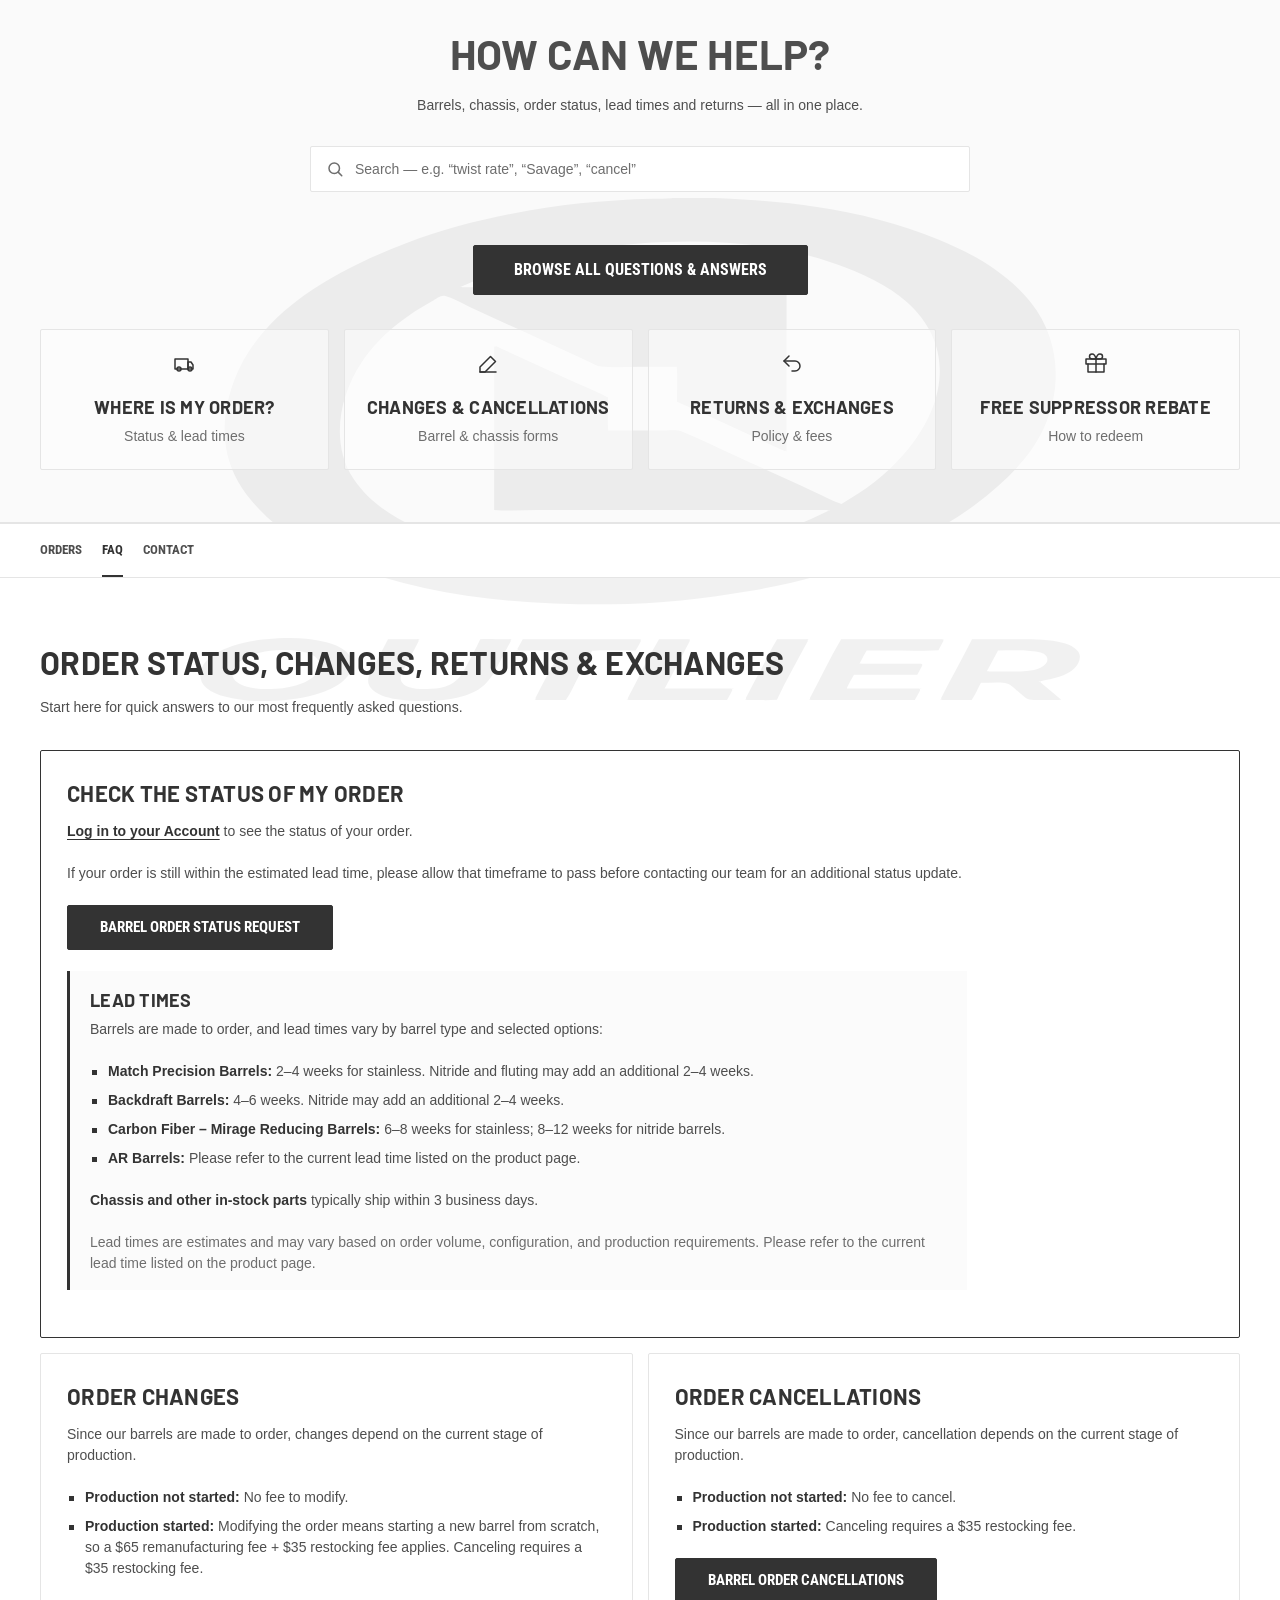
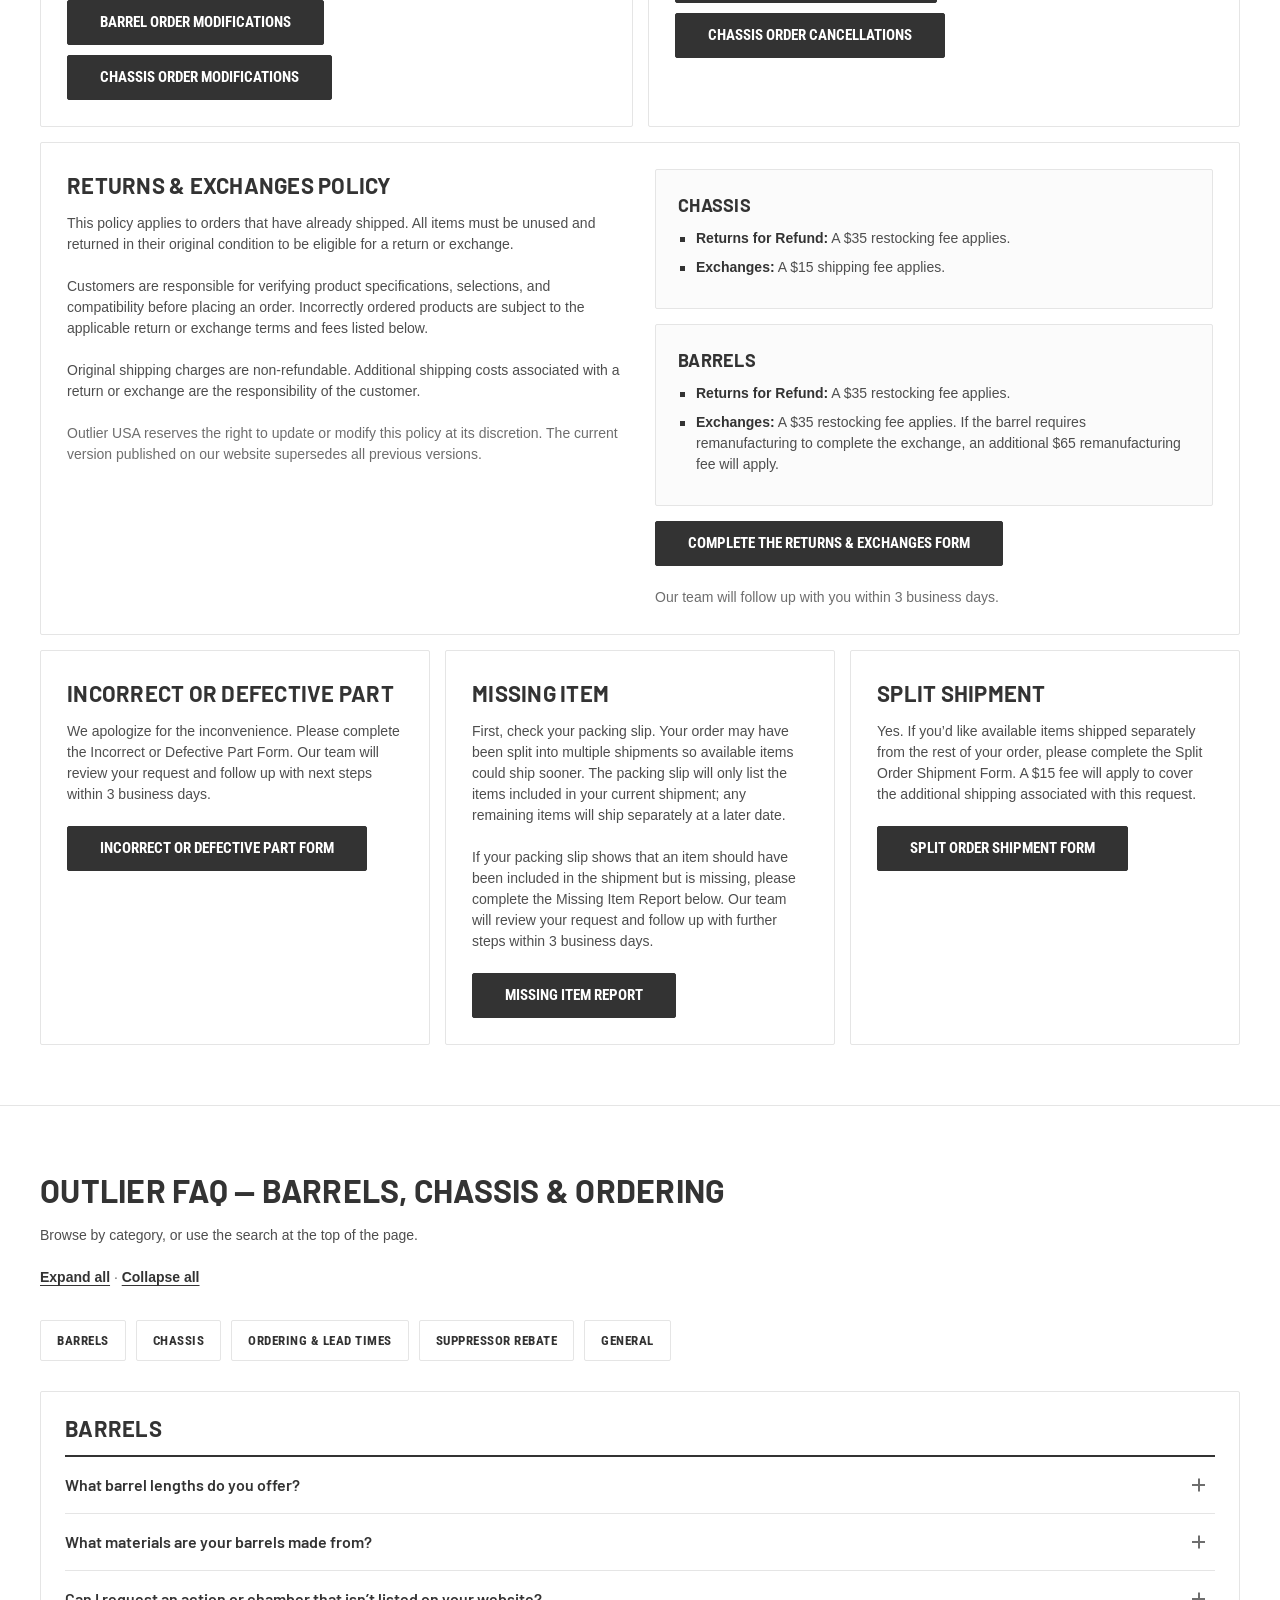
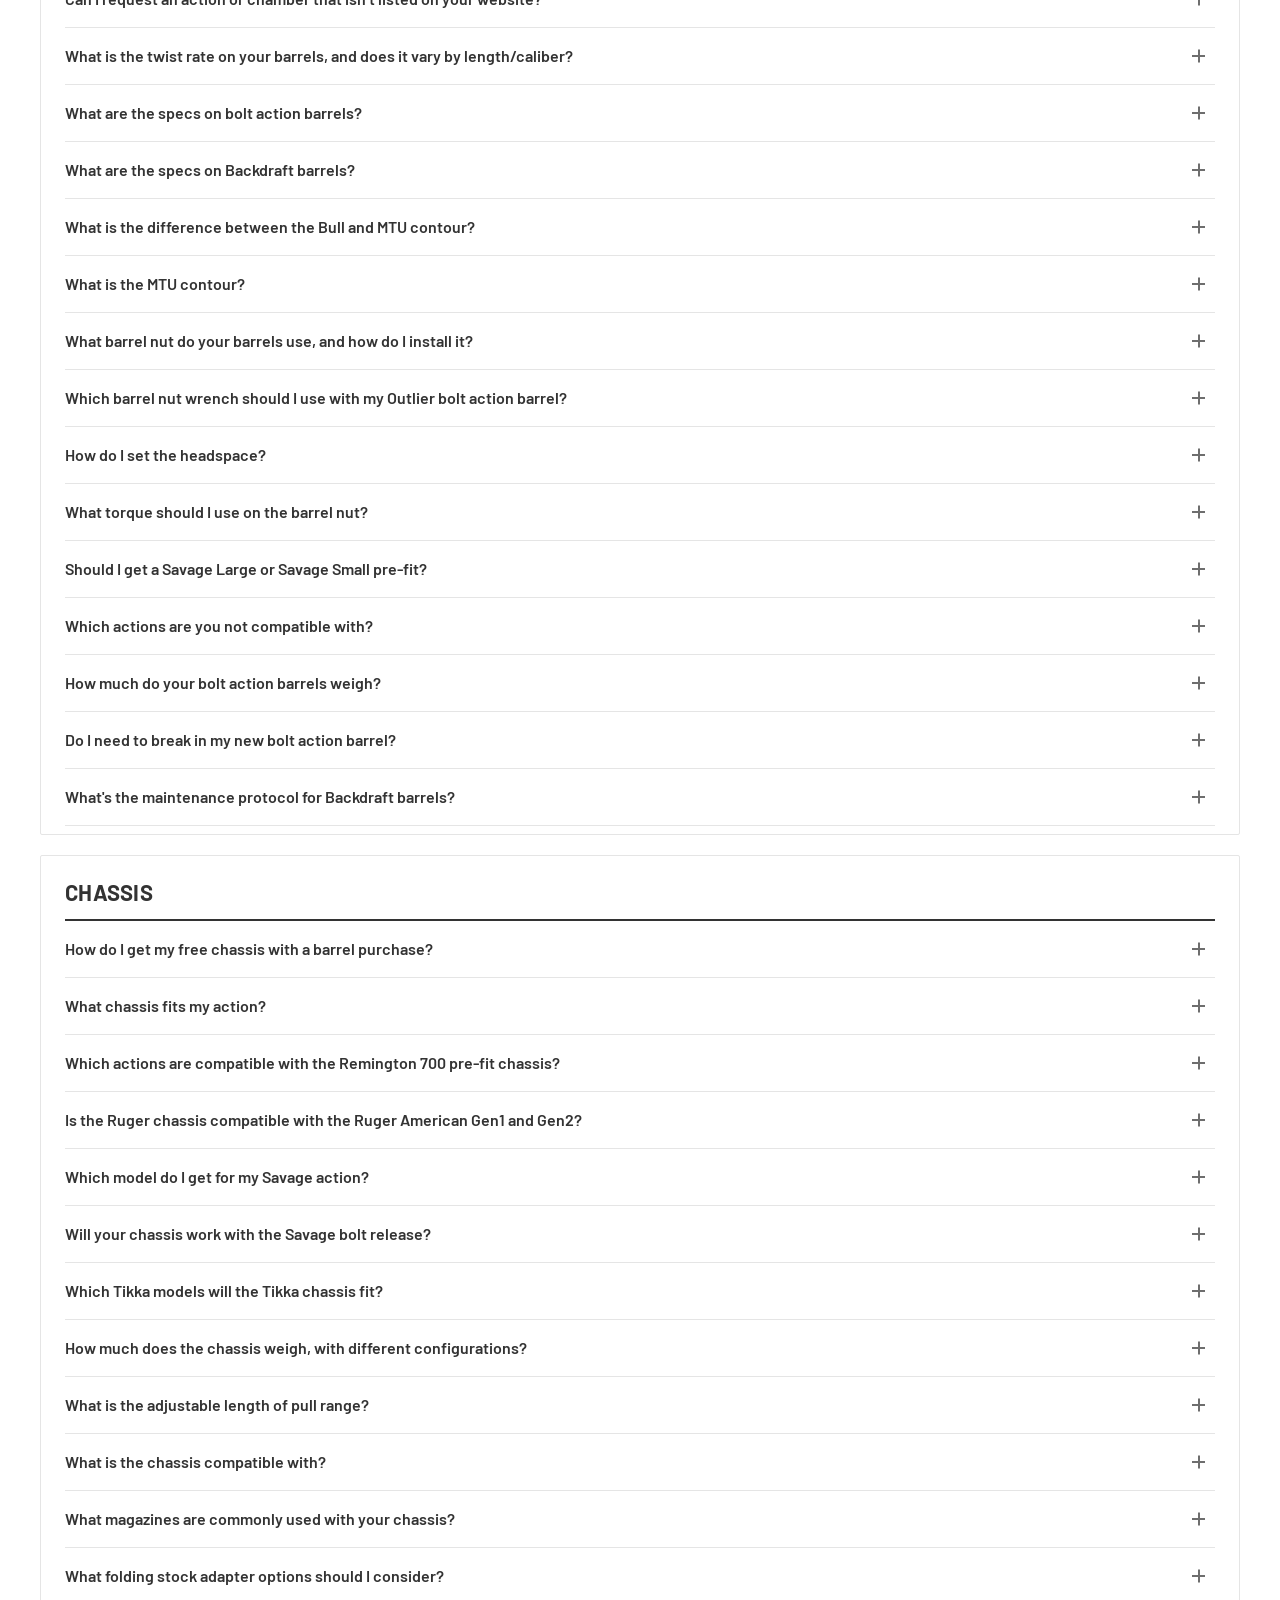
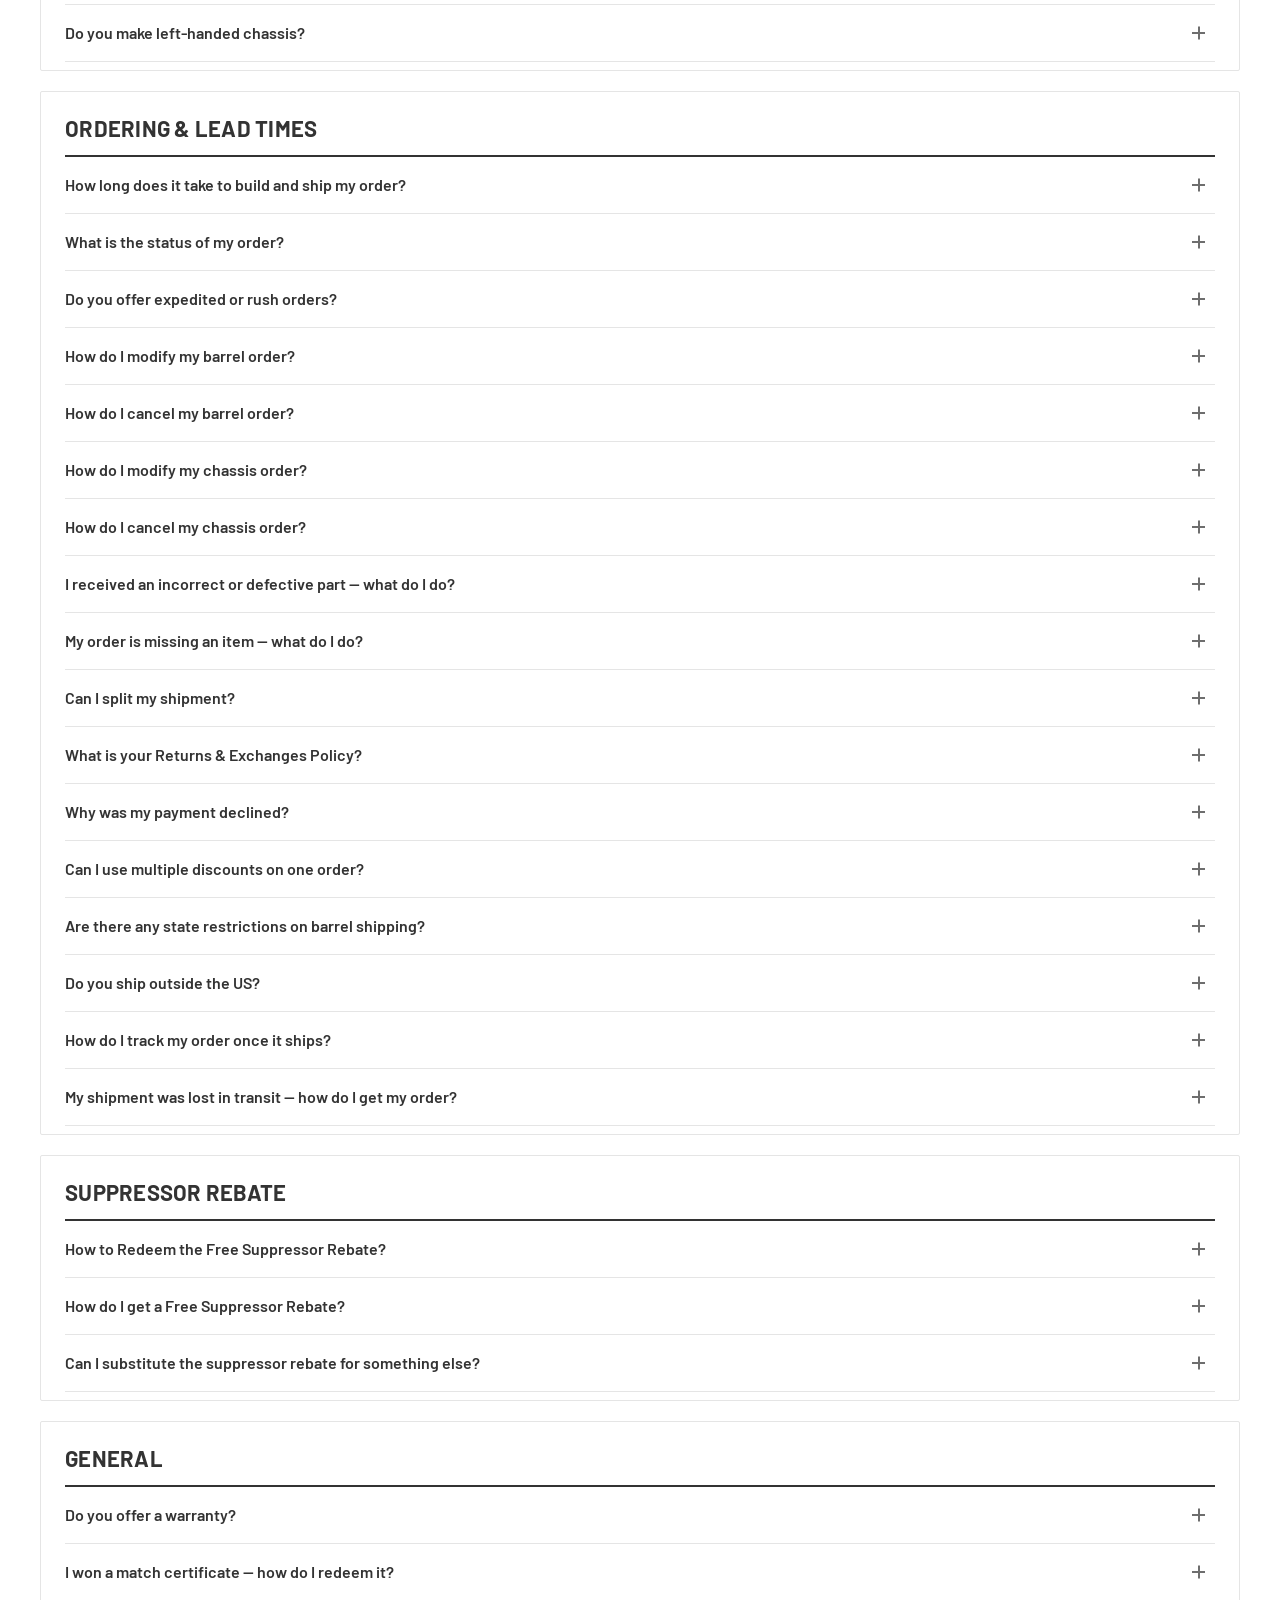
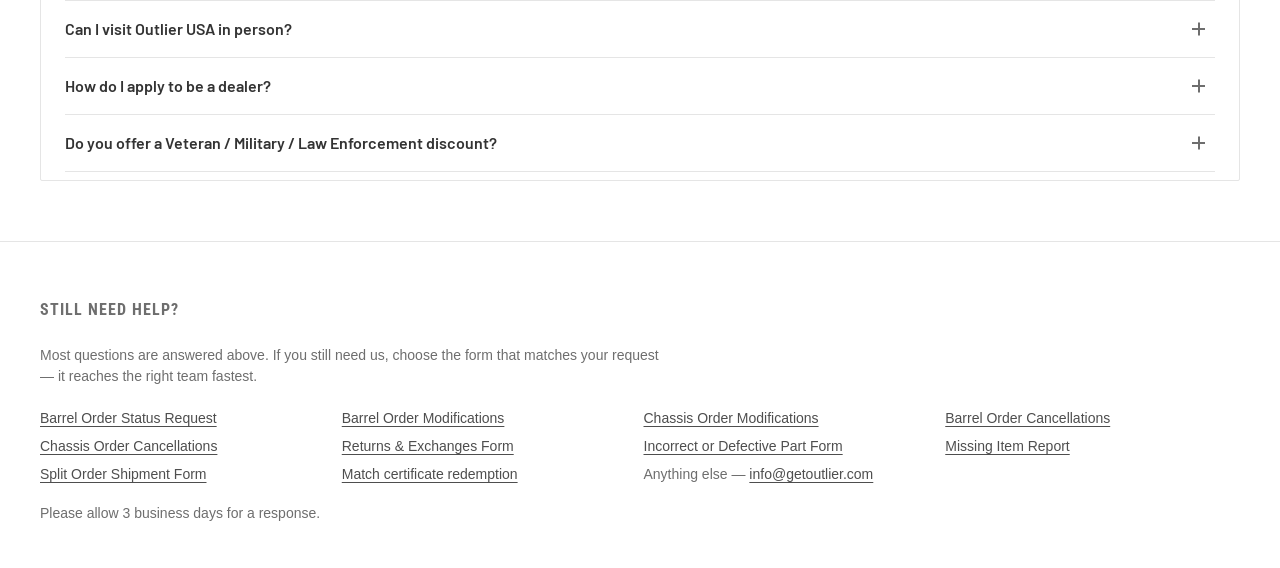
==== index.html @ b06a1d34 "Outlier USA Help Center for the Ecwid store The Help Center page styled one for one after the approv" ====
<!DOCTYPE html>
<html lang="en">
<head>
<meta charset="utf-8">
<meta name="viewport" content="width=device-width, initial-scale=1">
<title>Help Center | Outlier USA</title>
<meta name="description" content="Answers about Outlier barrels and chassis, order status, lead times, changes, cancellations, returns, exchanges and the Free Suppressor Rebate.">
<link rel="preconnect" href="https://fonts.googleapis.com">
<link rel="preconnect" href="https://fonts.gstatic.com" crossorigin>
<link href="https://fonts.googleapis.com/css?family=Roboto+Condensed:400,600,700%7CBarlow:400,600,700&display=swap" rel="stylesheet">
<link rel="stylesheet" href="styles.css?v=6">
<style>
body {
  margin: 0;
  background: #fff;
}
</style>
</head>
<body>

<div class="hc-root" id="hc-top">

  <!-- ============ HERO + SEARCH ============ -->
  <section class="hc-hero">
    <div class="hc-wrap">
      <h1>How can we help?</h1>
      <p class="hc-hero-sub">Barrels, chassis, order status, lead times and returns — all in one place.</p>

      <form class="hc-search" role="search" onsubmit="return false;">
        <label class="hc-sr" for="hc-q">Search the Help Center</label>
        <svg class="hc-search-icon" viewBox="0 0 24 24" aria-hidden="true"><circle cx="11" cy="11" r="7"></circle><line x1="16.5" y1="16.5" x2="21" y2="21"></line></svg>
        <input id="hc-q" type="search" placeholder="Search — e.g. “twist rate”, “Savage”, “cancel”" autocomplete="off">
        <button type="button" class="hc-search-clear" id="hc-search-clear" hidden aria-label="Clear search">&times;</button>
      </form>
      <p class="hc-search-status" id="hc-search-status" role="status" aria-live="polite"></p>

      <section class="hc-results" id="hc-results" hidden aria-labelledby="hc-results-title">
        <h2 class="hc-sr" id="hc-results-title">Search results</h2>
        <div id="hc-results-list"></div>
      </section>

      <p class="hc-hero-cta">
        <a class="hc-btn hc-btn-primary hc-btn-lg" href="#hc-faq">Browse all questions &amp; answers</a>
      </p>

      <div class="hc-tiles">
        <a class="hc-tile" href="#hc-order-status">
          <span class="hc-tile-icon" aria-hidden="true"><svg viewBox="0 0 24 24"><path d="M3 7h13v10H3z"/><path d="M16 10h3l2 3v4h-5z"/><circle cx="7" cy="17" r="2"/><circle cx="18" cy="17" r="2"/></svg></span>
          <span class="hc-tile-title">Where is my order?</span>
          <span class="hc-tile-sub">Status &amp; lead times</span>
        </a>
        <a class="hc-tile" href="#hc-order-changes">
          <span class="hc-tile-icon" aria-hidden="true"><svg viewBox="0 0 24 24"><path d="M4 20h16"/><path d="M14.5 4.5l5 5L9 20H4v-5z"/></svg></span>
          <span class="hc-tile-title">Changes &amp; Cancellations</span>
          <span class="hc-tile-sub">Barrel &amp; chassis forms</span>
        </a>
        <a class="hc-tile" href="#hc-returns">
          <span class="hc-tile-icon" aria-hidden="true"><svg viewBox="0 0 24 24"><path d="M9 14L4 9l5-5"/><path d="M4 9h11a5 5 0 0 1 0 10h-3"/></svg></span>
          <span class="hc-tile-title">Returns &amp; Exchanges</span>
          <span class="hc-tile-sub">Policy &amp; fees</span>
        </a>
        <a class="hc-tile" href="#faq-rebate-redeem">
          <span class="hc-tile-icon" aria-hidden="true"><svg viewBox="0 0 24 24"><path d="M20 12v8H4v-8"/><path d="M2 7h20v5H2z"/><path d="M12 20V7"/><path d="M12 7H8a2.5 2.5 0 0 1 0-5c3 0 4 5 4 5z"/><path d="M12 7h4a2.5 2.5 0 0 0 0-5c-3 0-4 5-4 5z"/></svg></span>
          <span class="hc-tile-title">Free Suppressor Rebate</span>
          <span class="hc-tile-sub">How to redeem</span>
        </a>
      </div>
    </div>
  </section>

  <nav class="hc-page-nav" aria-label="Help Center sections">
    <div class="hc-wrap hc-page-nav-inner">
      <a href="#hc-orders">Orders</a>
      <a href="#hc-faq">FAQ</a>
      <a href="#hc-contact">Contact</a>
    </div>
  </nav>

  <!-- ============ ORDER STATUS / CHANGES / RETURNS / EXCHANGES ============ -->
  <section class="hc-section hc-section-orders" id="hc-orders">
    <div class="hc-wrap">
      <header class="hc-section-head">
        <h2>Order Status, Changes, Returns &amp; Exchanges</h2>
        <p class="hc-section-lede">Start here for quick answers to our most frequently asked questions.</p>
      </header>

      <div class="hc-order-grid">

        <article class="hc-order-card hc-featured" id="hc-order-status">
          <h3>Check the Status of My Order</h3>
          <p><a class="hc-inline-link" href="https://getoutlier.com/products/account">Log in to your Account</a> to see the status of your order.</p>
          <p>If your order is still within the estimated lead time, please allow that timeframe to pass before contacting our team for an additional status update.</p>
          <p class="hc-btn-stack"><a class="hc-btn hc-btn-primary" href="https://c5bz3.share-na2.hsforms.com/2Nm_izD8DQLWZYt_ZNI7I4Q" target="_blank" rel="noopener">Barrel Order Status Request</a></p>
          <div class="hc-callout">
            <p class="hc-callout-title">Lead times</p>
            <p>Barrels are made to order, and lead times vary by barrel type and selected options:</p>
            <ul class="hc-tick-list">
              <li><strong>Match Precision Barrels:</strong> 2–4 weeks for stainless. Nitride and fluting may add an additional 2–4 weeks.</li>
              <li><strong>Backdraft Barrels:</strong> 4–6 weeks. Nitride may add an additional 2–4 weeks.</li>
              <li><strong>Carbon Fiber – Mirage Reducing Barrels:</strong> 6–8 weeks for stainless; 8–12 weeks for nitride barrels.</li>
              <li><strong>AR Barrels:</strong> Please refer to the current lead time listed on the product page.</li>
            </ul>
            <p><strong>Chassis and other in-stock parts</strong> typically ship within 3 business days.</p>
            <p class="hc-fine">Lead times are estimates and may vary based on order volume, configuration, and production requirements. Please refer to the current lead time listed on the product page.</p>
          </div>
        </article>

        <article class="hc-order-card" id="hc-order-changes">
          <h3>Order Changes</h3>
          <p>Since our barrels are made to order, changes depend on the current stage of production.</p>
          <ul class="hc-tick-list">
            <li><strong>Production not started:</strong> No fee to modify.</li>
            <li><strong>Production started:</strong> Modifying the order means starting a new barrel from scratch, so a $65 remanufacturing fee + $35 restocking fee applies. Canceling requires a $35 restocking fee.</li>
          </ul>
          <p class="hc-btn-stack">
            <a class="hc-btn hc-btn-primary" href="https://c5bz3.share-na2.hsforms.com/2Bm9rQU9ATR6jeXVV5l7aeA" target="_blank" rel="noopener">Barrel Order Modifications</a>
            <a class="hc-btn hc-btn-primary" href="https://c5bz3.share-na2.hsforms.com/2YYVvFDpkQRWdZuyCDu2fIw" target="_blank" rel="noopener">Chassis Order Modifications</a>
          </p>
        </article>

        <article class="hc-order-card" id="hc-order-cancel">
          <h3>Order Cancellations</h3>
          <p>Since our barrels are made to order, cancellation depends on the current stage of production.</p>
          <ul class="hc-tick-list">
            <li><strong>Production not started:</strong> No fee to cancel.</li>
            <li><strong>Production started:</strong> Canceling requires a $35 restocking fee.</li>
          </ul>
          <p class="hc-btn-stack">
            <a class="hc-btn hc-btn-primary" href="https://c5bz3.share-na2.hsforms.com/27S5rJ0VaTDmnYXL458cGEA" target="_blank" rel="noopener">Barrel Order Cancellations</a>
            <a class="hc-btn hc-btn-primary" href="https://c5bz3.share-na2.hsforms.com/2ehkNuUehRJGgfRLpx_NhGg" target="_blank" rel="noopener">Chassis Order Cancellations</a>
          </p>
        </article>

        <article class="hc-order-card hc-wide" id="hc-returns">
          <div class="hc-two-up">
            <div>
              <h3>Returns &amp; Exchanges Policy</h3>
              <p>This policy applies to orders that have already shipped. All items must be unused and returned in their original condition to be eligible for a return or exchange.</p>
              <p>Customers are responsible for verifying product specifications, selections, and compatibility before placing an order. Incorrectly ordered products are subject to the applicable return or exchange terms and fees listed below.</p>
              <p>Original shipping charges are non-refundable. Additional shipping costs associated with a return or exchange are the responsibility of the customer.</p>
              <p class="hc-fine">Outlier USA reserves the right to update or modify this policy at its discretion. The current version published on our website supersedes all previous versions.</p>
            </div>
            <div>
              <div class="hc-fee-card">
                <h4>Chassis</h4>
                <ul class="hc-tick-list">
                  <li><strong>Returns for Refund:</strong> A $35 restocking fee applies.</li>
                  <li><strong>Exchanges:</strong> A $15 shipping fee applies.</li>
                </ul>
              </div>
              <div class="hc-fee-card">
                <h4>Barrels</h4>
                <ul class="hc-tick-list">
                  <li><strong>Returns for Refund:</strong> A $35 restocking fee applies.</li>
                  <li><strong>Exchanges:</strong> A $35 restocking fee applies. If the barrel requires remanufacturing to complete the exchange, an additional $65 remanufacturing fee will apply.</li>
                </ul>
              </div>
              <p class="hc-btn-stack"><a class="hc-btn hc-btn-primary" href="https://share-na2.hsforms.com/1XMQ7-T6oQo2SZWtDXuy5Ngc5bz3" target="_blank" rel="noopener">Complete the Returns &amp; Exchanges Form</a></p>
              <p class="hc-fine">Our team will follow up with you within 3 business days.</p>
            </div>
          </div>
        </article>

        <article class="hc-order-card" id="hc-defective">
          <h3>Incorrect or Defective Part</h3>
          <p>We apologize for the inconvenience. Please complete the Incorrect or Defective Part Form. Our team will review your request and follow up with next steps within 3 business days.</p>
          <p class="hc-btn-stack"><a class="hc-btn hc-btn-primary" href="https://c5bz3.share-na2.hsforms.com/27KskekuGRcaRLHhTtfo0PQ" target="_blank" rel="noopener">Incorrect or Defective Part Form</a></p>
        </article>

        <article class="hc-order-card" id="hc-missing">
          <h3>Missing Item</h3>
          <p>First, check your packing slip. Your order may have been split into multiple shipments so available items could ship sooner. The packing slip will only list the items included in your current shipment; any remaining items will ship separately at a later date.</p>
          <p>If your packing slip shows that an item should have been included in the shipment but is missing, please complete the Missing Item Report below. Our team will review your request and follow up with further steps within 3 business days.</p>
          <p class="hc-btn-stack"><a class="hc-btn hc-btn-primary" href="https://c5bz3.share-na2.hsforms.com/2rqVrkBZDTmGRYdY_9SuEXg" target="_blank" rel="noopener">Missing Item Report</a></p>
        </article>

        <article class="hc-order-card" id="hc-split">
          <h3>Split Shipment</h3>
          <p>Yes. If you’d like available items shipped separately from the rest of your order, please complete the Split Order Shipment Form. A $15 fee will apply to cover the additional shipping associated with this request.</p>
          <p class="hc-btn-stack"><a class="hc-btn hc-btn-primary" href="https://c5bz3.share-na2.hsforms.com/2EcD-ewBFRzO_aoH5iOB8vw" target="_blank" rel="noopener">Split Order Shipment Form</a></p>
        </article>

      </div>
    </div>
  </section>

  <!-- ============ FAQ ============ -->
  <section class="hc-section hc-section-faq" id="hc-faq">
    <div class="hc-wrap">
      <header class="hc-section-head">
        <h2>Outlier FAQ — Barrels, Chassis &amp; Ordering</h2>
        <p class="hc-section-lede">Browse by category, or use the search at the top of the page.</p>
        <div class="hc-faq-tools">
          <button type="button" class="hc-link-btn" data-expand="#hc-faq">Expand all</button>
          <span aria-hidden="true">·</span>
          <button type="button" class="hc-link-btn" data-collapse="#hc-faq">Collapse all</button>
        </div>
      </header>

      <nav class="hc-cat-jump" aria-label="FAQ categories">
        <a href="#faq-barrels">Barrels</a>
        <a href="#faq-chassis">Chassis</a>
        <a href="#faq-ordering">Ordering &amp; Lead Times</a>
        <a href="#faq-rebate">Suppressor Rebate</a>
        <a href="#faq-general">General</a>
      </nav>

      <!-- ---------- Barrels ---------- -->
      <div class="hc-faq-cat" id="faq-barrels">
        <h3 class="hc-faq-cat-title">Barrels</h3>

        <details class="hc-faq-item" id="faq-barrel-lengths"><summary>What barrel lengths do you offer?</summary><div class="hc-faq-a">
          <p>Match Precision barrels: 16 ", 18", 20", 22", 24", and 26"</p>
          <p>Backdraft barrels: 26"</p>
          <p>Carbon Fiber - Mirage Reducing Barrel: 20”, 26”</p>
        </div></details>

        <details class="hc-faq-item" id="faq-barrel-materials"><summary>What materials are your barrels made from?</summary><div class="hc-faq-a">
          <p>Premium 416R stainless steel.</p>
        </div></details>

        <details class="hc-faq-item" id="faq-custom-chamber"><summary>Can I request an action or chamber that isn’t listed on your website?</summary><div class="hc-faq-a">
          <p>Our barrels are chambered and threaded only in the configurations listed on our website. Due to our current machining and programming processes, we’re unable to accommodate custom chambering, threading, or other custom product requests.</p>
          <p>If you need a configuration we don’t currently offer, you can purchase a <strong>complete barrel blank</strong> and have it chambered and threaded by a qualified gunsmith. Barrels must either be ordered as a complete blank or fully chambered and threaded by Outlier USA.</p>
        </div></details>

        <details class="hc-faq-item" id="faq-twist-rate"><summary>What is the twist rate on your barrels, and does it vary by length/caliber?</summary><div class="hc-faq-a">
          <p>Twist rate varies by caliber (consistent across lengths within that caliber)</p>
          <table class="hc-data-table">
            <caption class="hc-sr">Twist rate by caliber</caption>
            <thead><tr><th scope="col">Caliber / Platform</th><th scope="col">Twist Rate</th></tr></thead>
            <tbody>
              <tr><td>6mm / .243</td><td>1:7</td></tr>
              <tr><td>6.5mm / .264</td><td>1:7</td></tr>
              <tr><td>7mm / .284</td><td>1:8</td></tr>
              <tr><td>7.62mm / .308</td><td>1:8</td></tr>
              <tr><td>AR9</td><td>1:10"</td></tr>
              <tr><td>AR15</td><td>1:8"</td></tr>
              <tr><td>AR10</td><td>1:7" or 1:8" — depending on caliber</td></tr>
            </tbody>
          </table>
        </div></details>

        <details class="hc-faq-item" id="faq-bolt-specs"><summary>What are the specs on bolt action barrels?</summary><div class="hc-faq-a">
          <p>All bolt action barrels are 1.2" outer diameter (OD), either straight bull or MTU contour, unshouldered, with 5/8-24 TPI muzzle threading.</p>
        </div></details>

        <details class="hc-faq-item" id="faq-backdraft-specs"><summary>What are the specs on Backdraft barrels?</summary><div class="hc-faq-a">
          <p>All Backdraft barrels have a 1.20" OD across all calibers, with the exception of AR9 and AR15 barrels, which have a 1.0" OD.</p>
        </div></details>

        <details class="hc-faq-item" id="faq-bull-vs-mtu"><summary>What is the difference between the Bull and MTU contour?</summary><div class="hc-faq-a">
          <p>The Bull contour is a straight contour, holding the same 1.2" OD along its full length. The MTU contour has a slight taper toward the end of the barrel.</p>
        </div></details>

        <details class="hc-faq-item" id="faq-mtu"><summary>What is the MTU contour?</summary><div class="hc-faq-a">
          <p>MTU stands for Marksmanship Training Unit — the contour was designed to the specs that the Marksmanship Unit requested for their rifles. Chamber diameter is 1.20", and muzzle diameter grows as the barrel gets shorter:</p>
          <table class="hc-data-table">
            <caption class="hc-sr">MTU muzzle diameter by barrel length</caption>
            <thead><tr><th scope="col">Length</th><th scope="col">Muzzle Diameter</th></tr></thead>
            <tbody>
              <tr><td>26"</td><td>.93"</td></tr>
              <tr><td>24"</td><td>.97"</td></tr>
              <tr><td>22"</td><td>1.01"</td></tr>
              <tr><td>20"</td><td>1.05"</td></tr>
              <tr><td>18"</td><td>1.09"</td></tr>
              <tr><td>16.5"</td><td>1.13"</td></tr>
            </tbody>
          </table>
        </div></details>

        <details class="hc-faq-item" id="faq-barrel-nut"><summary>What barrel nut do your barrels use, and how do I install it?</summary><div class="hc-faq-a">
          <p>All bolt action barrels come with a proprietary barrel nut fitted to the selected pre-fit. The nut is 1.30" across the flats — you can use any 1.30" open-end wrench or straight claw crowfoot to install the barrel. To set headspace, make sure you have a known-good set of headspace gauges.</p>
        </div></details>

        <details class="hc-faq-item" id="faq-wrench"><summary>Which barrel nut wrench should I use with my Outlier bolt action barrel?</summary><div class="hc-faq-a">
          <p>A 33mm (1.30") crowfoot wrench — <a class="hc-inline-link" href="https://www.amazon.com/TIBOO-DAY-Crowfoot-Wrench-Metric/dp/B0GY1KTQWK" target="_blank" rel="noopener">here's a link to one on Amazon</a>.</p>
        </div></details>

        <details class="hc-faq-item" id="faq-headspace"><summary>How do I set the headspace?</summary><div class="hc-faq-a">
          <p>Our barrels use the provided barrel nut to set headspace. You'll need a known-good set of headspace gauges, a 33mm open-end wrench, and a barrel vice. If you are not comfortable with the installation or headspacing process, we recommend having a qualified gunsmith perform the installation.</p>
        </div></details>

        <details class="hc-faq-item" id="faq-torque"><summary>What torque should I use on the barrel nut?</summary><div class="hc-faq-a">
          <p>For our barrel nut system, we recommend 40–55 ft-lbs of torque for most receivers. We do not recommend using the receiver manufacturer’s barrel torque specification, as those specifications are typically intended for a shouldered barrel installation rather than a barrel nut system.</p>
        </div></details>

        <details class="hc-faq-item" id="faq-savage-prefit"><summary>Should I get a Savage Large or Savage Small pre-fit?</summary><div class="hc-faq-a">
          <p>Most Savage rifles use the Savage Small Shank. To confirm which pre-fit you need, measure your existing barrel nut to determine whether your rifle uses a Small or Large Shank.</p>
          <ul class="hc-tick-list">
            <li><strong>Small Shank:</strong> barrel is 1.055", nut is 7/8" wide</li>
            <li><strong>Large Shank:</strong> barrel is 1.120", nut is 5/8" wide</li>
          </ul>
        </div></details>

        <details class="hc-faq-item" id="faq-not-compatible"><summary>Which actions are you not compatible with?</summary><div class="hc-faq-a">
          <p>Common actions we do not accommodate are Browning X-Bolt, Coup de Grace, Defiance, Curtis, and Faxon FX7.</p>
        </div></details>

        <details class="hc-faq-item" id="faq-barrel-weight"><summary>How much do your bolt action barrels weigh?</summary><div class="hc-faq-a">
          <p>Weights are estimates only and vary by caliber — lightest is .30 bore, heaviest is .243 bore.</p>
          <div class="hc-table-scroll" role="region" aria-label="Bolt action barrel weights" tabindex="0">
            <table class="hc-data-table hc-wide-table">
              <caption class="hc-sr">Bolt action barrel weights by contour and length</caption>
              <thead><tr><th scope="col">Contour</th><th scope="col">16.5"</th><th scope="col">18"</th><th scope="col">20"</th><th scope="col">22"</th><th scope="col">24"</th><th scope="col">26"</th></tr></thead>
              <tbody>
                <tr><th scope="row">MTU, fluted</th><td>3 lb 11 oz</td><td>3 lb 14 oz</td><td>4 lb 1 oz</td><td>4 lb 4 oz</td><td>4 lb 7 oz</td><td>5 lb 0 oz</td></tr>
                <tr><th scope="row">MTU</th><td>4 lb 2 oz</td><td>4 lb 5 oz</td><td>5 lb 2 oz</td><td>5 lb 4 oz</td><td>5 lb 12 oz</td><td>6 lb 1 oz</td></tr>
                <tr><th scope="row">Bull contour, fluted</th><td>3 lb 13 oz</td><td>4 lb 1 oz</td><td>4 lb 6 oz</td><td>4 lb 13 oz</td><td>5 lb 4 oz</td><td>5 lb 9 oz</td></tr>
                <tr><th scope="row">Bull contour</th><td>4 lb 11 oz</td><td>5 lb 2 oz</td><td>5 lb 13 oz</td><td>6 lb 7 oz</td><td>6 lb 14 oz</td><td>7 lb 8 oz</td></tr>
              </tbody>
            </table>
          </div>
        </div></details>

        <details class="hc-faq-item" id="faq-break-in"><summary>Do I need to break in my new bolt action barrel?</summary><div class="hc-faq-a">
          <p>No special break-in process is required — clean it to your liking and go shoot.</p>
        </div></details>

        <details class="hc-faq-item" id="faq-backdraft-maintenance"><summary>What's the maintenance protocol for Backdraft barrels?</summary><div class="hc-faq-a">
          <p>For optimal performance and reduced carbon buildup, apply one squirt of Backdraft Carbon Defense into each of the 3 barrel channels before shooting, and again after shooting. A sample bottle will be included with your barrel order.</p>
          <p>Backdraft Carbon Defense is a water-based carbon solvent designed to help reduce carbon fouling and unburnt particulate accumulation within the barrel channel system. Regular use helps protect against buildup to ensure clean and safe operation.</p>
          <p>After shooting, allow the barrel to cool before applying cleaner. Excess residue may be removed with compressed air, patches, or a cleaning brush as needed.</p>
        </div></details>
      </div>

      <!-- ---------- Chassis ---------- -->
      <div class="hc-faq-cat" id="faq-chassis">
        <h3 class="hc-faq-cat-title">Chassis</h3>

        <details class="hc-faq-item" id="faq-free-chassis"><summary>How do I get my free chassis with a barrel purchase?</summary><div class="hc-faq-a">
          <p>Add the chassis of your choice to your cart along with your barrel. The chassis discount will be automatically applied at checkout, making the chassis free.</p>
        </div></details>

        <details class="hc-faq-item" id="faq-chassis-fit"><summary>What chassis fits my action?</summary><div class="hc-faq-a">
          <p>Chassis compatibility depends on your specific action and configuration. Review our most common compatibility questions below.</p>
        </div></details>

        <details class="hc-faq-item" id="faq-rem700"><summary>Which actions are compatible with the Remington 700 pre-fit chassis?</summary><div class="hc-faq-a">
          <p>The Remington 700 pre-fit shares the same footprint across: Rem 700 SA, Aero Solus, Bergara, Christensen Arms, Curtis, Faxon FX7, Impact, Terminus Zeus, and Weatherby 307.</p>
        </div></details>

        <details class="hc-faq-item" id="faq-ruger"><summary>Is the Ruger chassis compatible with the Ruger American Gen1 and Gen2?</summary><div class="hc-faq-a">
          <p>Yes. The Gen1 and Gen2 does not change the action/chassis footprint interface.</p>
        </div></details>

        <details class="hc-faq-item" id="faq-savage-model"><summary>Which model do I get for my Savage action?</summary><div class="hc-faq-a">
          <p>Savage SA and Savage LA have different footprints, so you'll need to pick the right one for your action:</p>
          <ul class="hc-tick-list">
            <li><strong>Savage SA:</strong> Model 110-10, 11, 12, 14, 16 — 3.0" magwell, for small cartridges</li>
            <li><strong>Savage LA:</strong> Model 110, 111, 112, 114, 116 — 3.715"/3.850" magwell, for large cartridges</li>
          </ul>
          <p>Savage Axis - both short and long actions share the same footprint. The only thing that changes is magwell length: short action 3.0" vs. long action 3.56".</p>
        </div></details>

        <details class="hc-faq-item" id="faq-savage-release"><summary>Will your chassis work with the Savage bolt release?</summary><div class="hc-faq-a">
          <p>Our chassis is designed to work with both top and bottom bolt release designs. The bottom release can be engaged through the side slot in the chassis (tool not included).</p>
        </div></details>

        <details class="hc-faq-item" id="faq-tikka"><summary>Which Tikka models will the Tikka chassis fit?</summary><div class="hc-faq-a">
          <p>T, T1, T3, and T3x — both short action 3.0”, and long action 3.56”, differing by magwell length.</p>
        </div></details>

        <details class="hc-faq-item" id="faq-chassis-weight"><summary>How much does the chassis weigh, with different configurations?</summary><div class="hc-faq-a">
          <table class="hc-data-table">
            <caption class="hc-sr">Chassis weight by component and option</caption>
            <thead><tr><th scope="col">Component</th><th scope="col">Option</th><th scope="col">Weight</th></tr></thead>
            <tbody>
              <tr><td>Stock</td><td>Standard / Light</td><td>23.0oz</td></tr>
              <tr><td>Stock</td><td>Heavy</td><td>38.0oz</td></tr>
              <tr><td>Rail</td><td>7.5" Rail</td><td>4.5oz</td></tr>
              <tr><td>Rail</td><td>10.5" Rail</td><td>6.6oz</td></tr>
              <tr><td>Rail</td><td>15.5" Rail</td><td>9.0oz</td></tr>
              <tr><td>Bag rider</td><td>Wedge</td><td>2.6oz</td></tr>
              <tr><td>Bag rider</td><td>Single post</td><td>2.8oz</td></tr>
              <tr><td>Bag rider</td><td>Heavy</td><td>15.3oz</td></tr>
            </tbody>
          </table>
        </div></details>

        <details class="hc-faq-item" id="faq-lop"><summary>What is the adjustable length of pull range?</summary><div class="hc-faq-a">
          <p>13.25" to 15.75".</p>
        </div></details>

        <details class="hc-faq-item" id="faq-chassis-compat"><summary>What is the chassis compatible with?</summary><div class="hc-faq-a">
          <p>All of our chassis are designed to work with AICS magazines, AR-type carbine buffer tubes (both commercial and Mil-Spec), and AR-type grips without a beavertail.</p>
        </div></details>

        <details class="hc-faq-item" id="faq-magazines"><summary>What magazines are commonly used with your chassis?</summary><div class="hc-faq-a">
          <p>Our chassis are designed around Accurate-Mag AICS steel magazines. MDT magazines are also a great compatible option. Check out <a class="hc-inline-link" href="https://mdttac.com/" target="_blank" rel="noopener">Mdttac.com</a> and <a class="hc-inline-link" href="https://accurate-mag.com/" target="_blank" rel="noopener">accurate-mag.com</a>.</p>
          <table class="hc-data-table">
            <caption class="hc-sr">Commonly used magazines and their length</caption>
            <thead><tr><th scope="col">Magazine</th><th scope="col">Length</th></tr></thead>
            <tbody>
              <tr><td>.223 (AI), MDT Metal &amp; Poly</td><td>3.0"</td></tr>
              <tr><td>6mm ARC, MDT Metal</td><td>3.0"</td></tr>
              <tr><td>.308 Win, Accurate Metal</td><td>3.0"</td></tr>
              <tr><td>.308 Win / 6.5 Creedmoor, MDT Metal</td><td>3.0"</td></tr>
              <tr><td>300 WSM / 6.5 PRC, MDT Metal</td><td>3.0"</td></tr>
              <tr><td>.30-06 / 6.5 &amp; 7 PRC, MDT Metal</td><td>3.56"</td></tr>
              <tr><td>300 Win Mag / 7mm Mag, Accurate</td><td>3.715"</td></tr>
              <tr><td>300 Win Mag / 7mm Mag, MDT Metal</td><td>3.715"</td></tr>
              <tr><td>300 WSM / 6.5 PRC, MDT</td><td>3.715"</td></tr>
              <tr><td>.30-06, Accurate Metal</td><td>3.715"</td></tr>
              <tr><td>.30-06, MDT Metal</td><td>3.715"</td></tr>
              <tr><td>300 Ultra Mag / 7 PRC, Accurate</td><td>3.715"</td></tr>
              <tr><td>300 PRC / 7 PRC, MDT Metal</td><td>3.85"</td></tr>
              <tr><td>300 Ultra Mag, Accurate (CIP)</td><td>3.85"</td></tr>
              <tr><td>300 Weatherby Magnum, MDT (CIP)</td><td>3.85"</td></tr>
            </tbody>
          </table>
        </div></details>

        <details class="hc-faq-item" id="faq-folding-adapter"><summary>What folding stock adapter options should I consider?</summary><div class="hc-faq-a">
          <ul class="hc-tick-list">
            <li><a class="hc-inline-link" href="https://mdttac.com/products/folding-stock-adapter?variant=59071478759505" target="_blank" rel="noopener">Carbine to Carbine stock adapter</a></li>
            <li><a class="hc-inline-link" href="https://mdttac.com/products/folding-stock-adapter?variant=59071478693969" target="_blank" rel="noopener">Carbine to Fixed stock adapter</a></li>
          </ul>
        </div></details>

        <details class="hc-faq-item" id="faq-left-hand"><summary>Do you make left-handed chassis?</summary><div class="hc-faq-a">
          <p>Not at this time.</p>
        </div></details>
      </div>

      <!-- ---------- Ordering & Lead Times ---------- -->
      <div class="hc-faq-cat" id="faq-ordering">
        <h3 class="hc-faq-cat-title">Ordering &amp; Lead Times</h3>

        <details class="hc-faq-item" id="faq-lead-times"><summary>How long does it take to build and ship my order?</summary><div class="hc-faq-a">
          <p>Barrels are made to order, and lead times vary by barrel type and selected options:</p>
          <ul class="hc-tick-list">
            <li><strong>Match Precision Barrels:</strong> 2–4 weeks for stainless. Nitride and fluting may add an additional 2–4 weeks.</li>
            <li><strong>Backdraft Barrels:</strong> 4–6 weeks. Nitride may add an additional 2–4 weeks.</li>
            <li><strong>Carbon Fiber – Mirage Reducing Barrels:</strong> 6–8 weeks for stainless; 8–12 weeks for nitride barrels.</li>
            <li><strong>AR Barrels:</strong> Please refer to the current lead time listed on the product page.</li>
          </ul>
          <p><strong>Chassis and other in-stock parts</strong> typically ship within 3 business days.</p>
          <p>Lead times are estimates and may vary based on order volume, configuration, and production requirements. Please refer to the current lead time listed on the product page.</p>
        </div></details>

        <details class="hc-faq-item" id="faq-order-status"><summary>What is the status of my order?</summary><div class="hc-faq-a">
          <p><a class="hc-inline-link" href="https://getoutlier.com/products/account">Log in to your Account</a> to see the status of your order.</p>
          <p>If your order is still within the estimated lead time, please allow that timeframe to pass before contacting our team for an additional status update.</p>
          <p class="hc-btn-stack"><a class="hc-btn hc-btn-primary" href="https://c5bz3.share-na2.hsforms.com/2Nm_izD8DQLWZYt_ZNI7I4Q" target="_blank" rel="noopener">Barrel Order Status Request</a></p>
        </div></details>

        <details class="hc-faq-item" id="faq-rush"><summary>Do you offer expedited or rush orders?</summary><div class="hc-faq-a">
          <p>We do not offer expedited orders — barrels are built on a first-in, first-out basis, depending on the specific model.</p>
        </div></details>

        <details class="hc-faq-item" id="faq-modify-barrel"><summary>How do I modify my barrel order?</summary><div class="hc-faq-a">
          <p>Since our barrels are made to order, changes depend on the current stage of production.</p>
          <ul class="hc-tick-list">
            <li><strong>Production not started:</strong> No fee to modify.</li>
            <li><strong>Production started:</strong> Modifying the order means starting a new barrel from scratch, so a $65 remanufacturing fee + $35 restocking fee applies. Canceling requires a $35 restocking fee.</li>
          </ul>
          <p class="hc-btn-stack"><a class="hc-btn hc-btn-primary" href="https://c5bz3.share-na2.hsforms.com/2Bm9rQU9ATR6jeXVV5l7aeA" target="_blank" rel="noopener">Barrel Order Modifications</a></p>
        </div></details>

        <details class="hc-faq-item" id="faq-cancel-barrel"><summary>How do I cancel my barrel order?</summary><div class="hc-faq-a">
          <p>Since our barrels are made to order, cancellation depends on the current stage of production.</p>
          <ul class="hc-tick-list">
            <li><strong>Production not started:</strong> No fee to cancel.</li>
            <li><strong>Production started:</strong> Canceling requires a $35 restocking fee.</li>
          </ul>
          <p class="hc-btn-stack"><a class="hc-btn hc-btn-primary" href="https://c5bz3.share-na2.hsforms.com/27S5rJ0VaTDmnYXL458cGEA" target="_blank" rel="noopener">Barrel Order Cancellations</a></p>
        </div></details>

        <details class="hc-faq-item" id="faq-modify-chassis"><summary>How do I modify my chassis order?</summary><div class="hc-faq-a">
          <p class="hc-btn-stack"><a class="hc-btn hc-btn-primary" href="https://c5bz3.share-na2.hsforms.com/2YYVvFDpkQRWdZuyCDu2fIw" target="_blank" rel="noopener">Chassis Order Modifications</a></p>
        </div></details>

        <details class="hc-faq-item" id="faq-cancel-chassis"><summary>How do I cancel my chassis order?</summary><div class="hc-faq-a">
          <p class="hc-btn-stack"><a class="hc-btn hc-btn-primary" href="https://c5bz3.share-na2.hsforms.com/2ehkNuUehRJGgfRLpx_NhGg" target="_blank" rel="noopener">Chassis Order Cancellations</a></p>
        </div></details>

        <details class="hc-faq-item" id="faq-defective"><summary>I received an incorrect or defective part — what do I do?</summary><div class="hc-faq-a">
          <p>We apologize for the inconvenience. Please complete the Incorrect or Defective Part Form. Our team will review your request and follow up with next steps within 3 business days.</p>
          <p class="hc-btn-stack"><a class="hc-btn hc-btn-primary" href="https://c5bz3.share-na2.hsforms.com/27KskekuGRcaRLHhTtfo0PQ" target="_blank" rel="noopener">Incorrect or Defective Part Form</a></p>
        </div></details>

        <details class="hc-faq-item" id="faq-missing"><summary>My order is missing an item — what do I do?</summary><div class="hc-faq-a">
          <p>First, check your packing slip. Your order may have been split into multiple shipments so available items could ship sooner. The packing slip will only list the items included in your current shipment; any remaining items will ship separately at a later date.</p>
          <p>If your packing slip shows that an item should have been included in the shipment but is missing, please complete the Missing Item Report below. Our team will review your request and follow up with further steps within 3 business days.</p>
          <p class="hc-btn-stack"><a class="hc-btn hc-btn-primary" href="https://c5bz3.share-na2.hsforms.com/2rqVrkBZDTmGRYdY_9SuEXg" target="_blank" rel="noopener">Missing Item Report</a></p>
        </div></details>

        <details class="hc-faq-item" id="faq-split"><summary>Can I split my shipment?</summary><div class="hc-faq-a">
          <p>Yes. If you’d like available items shipped separately from the rest of your order, please complete the Split Order Shipment Form. A $15 fee will apply to cover the additional shipping associated with this request.</p>
          <p class="hc-btn-stack"><a class="hc-btn hc-btn-primary" href="https://c5bz3.share-na2.hsforms.com/2EcD-ewBFRzO_aoH5iOB8vw" target="_blank" rel="noopener">Split Order Shipment Form</a></p>
        </div></details>

        <details class="hc-faq-item" id="faq-returns"><summary>What is your Returns &amp; Exchanges Policy?</summary><div class="hc-faq-a">
          <p>This policy applies to orders that have already shipped. All items must be unused and returned in their original condition to be eligible for a return or exchange.</p>
          <p>Customers are responsible for verifying product specifications, selections, and compatibility before placing an order. Incorrectly ordered products are subject to the applicable return or exchange terms and fees listed below.</p>
          <p>Original shipping charges are non-refundable. Additional shipping costs associated with a return or exchange are the responsibility of the customer.</p>
          <p>Outlier USA reserves the right to update or modify this policy at its discretion. The current version published on our website supersedes all previous versions.</p>
          <h4>Chassis</h4>
          <ul class="hc-tick-list">
            <li><strong>Returns for Refund:</strong> A $35 restocking fee applies.</li>
            <li><strong>Exchanges:</strong> A $15 shipping fee applies.</li>
          </ul>
          <h4>Barrels</h4>
          <ul class="hc-tick-list">
            <li><strong>Returns for Refund:</strong> A $35 restocking fee applies.</li>
            <li><strong>Exchanges:</strong> A $35 restocking fee applies. If the barrel requires remanufacturing to complete the exchange, an additional $65 remanufacturing fee will apply.</li>
          </ul>
          <p class="hc-btn-stack"><a class="hc-btn hc-btn-primary" href="https://share-na2.hsforms.com/1XMQ7-T6oQo2SZWtDXuy5Ngc5bz3" target="_blank" rel="noopener">Complete the Returns &amp; Exchanges Form</a></p>
          <p>Our team will follow up with you within 3 business days.</p>
        </div></details>

        <details class="hc-faq-item" id="faq-payment-declined"><summary>Why was my payment declined?</summary><div class="hc-faq-a">
          <p>Payment declines are most commonly caused by a billing address mismatch. Make sure the billing address entered at checkout matches the address your card issuer has on file. If your payment is still declined, please contact your card issuer to verify your information and determine the reason for the decline.</p>
        </div></details>

        <details class="hc-faq-item" id="faq-discounts"><summary>Can I use multiple discounts on one order?</summary><div class="hc-faq-a">
          <p>No. Only one discount or promotional offer may be applied per order. Discounts and promotions cannot be combined or stacked.</p>
        </div></details>

        <details class="hc-faq-item" id="faq-state-restrictions"><summary>Are there any state restrictions on barrel shipping?</summary><div class="hc-faq-a">
          <p>We can ship barrels directly to customers in all states except California.</p>
          <p>California customers must order their barrel through a local FFL dealer. Please contact your local dealer for assistance with placing your order.</p>
        </div></details>

        <details class="hc-faq-item" id="faq-international"><summary>Do you ship outside the US?</summary><div class="hc-faq-a">
          <p>Due to ITAR and EAR regulations, we do not ship outside the US.</p>
        </div></details>

        <details class="hc-faq-item" id="faq-tracking"><summary>How do I track my order once it ships?</summary><div class="hc-faq-a">
          <p>You will receive a shipping notification with a tracking number once the order has shipped.</p>
        </div></details>

        <details class="hc-faq-item" id="faq-lost"><summary>My shipment was lost in transit — how do I get my order?</summary><div class="hc-faq-a">
          <p>Occasionally UPS may take extra time to scan in a package or may run late. If you believe your package is lost, or there's been no tracking movement, please allow two weeks from the last update before taking further action. If there's still no movement after two weeks, please file a claim with UPS and contact us at <em>info@getoutlier.com</em>.</p>
        </div></details>
      </div>

      <!-- ---------- Suppressor Rebate ---------- -->
      <div class="hc-faq-cat" id="faq-rebate">
        <h3 class="hc-faq-cat-title">Suppressor Rebate</h3>

        <details class="hc-faq-item" id="faq-rebate-redeem"><summary>How to Redeem the Free Suppressor Rebate?</summary><div class="hc-faq-a">
          <ol class="hc-num-list">
            <li>Once you have a redemption code, visit <a class="hc-inline-link" href="https://backdraftsuppressors.com/" target="_blank" rel="noopener">BackdraftSuppressors.com</a></li>
            <li>Select a 4” Hunter, or upgrade to 6”, 8”, or steel Poacher for an additional cost.</li>
            <li>Select the required HUB Adapter*.</li>
            <li>Enter the rebate code at checkout.</li>
            <li>Select your preferred FFL/SOT Dealer for suppressor transfer.</li>
            <li>Complete checkout and pay all required charges, including any upgrade cost, HUB Adapter, shipping and taxes.</li>
          </ol>
          <p class="hc-fine">*Please note: Shipping, the required HUB Adapter, state taxes and any FFL/SOT dealer-related fees are the responsibility of the customer.</p>
          <p>For Terms &amp; Conditions, visit: <a class="hc-inline-link" href="https://backdraftsuppressors.com/redemption/" target="_blank" rel="noopener">backdraftsuppressors.com/redemption/</a></p>
        </div></details>

        <details class="hc-faq-item" id="faq-rebate-get"><summary>How do I get a Free Suppressor Rebate?</summary><div class="hc-faq-a">
          <p>When you purchase an Outlier barrel or chassis, you’ll receive an email with your Free Suppressor Rebate code. If you don’t see the email in your inbox, please check your spam or junk folder.</p>
        </div></details>

        <details class="hc-faq-item" id="faq-rebate-substitute"><summary>Can I substitute the suppressor rebate for something else?</summary><div class="hc-faq-a">
          <p>No. The Free Suppressor Rebate has no cash value and cannot be exchanged, substituted, or applied toward other products.</p>
        </div></details>
      </div>

      <!-- ---------- General ---------- -->
      <div class="hc-faq-cat" id="faq-general">
        <h3 class="hc-faq-cat-title">General</h3>

        <details class="hc-faq-item" id="faq-warranty"><summary>Do you offer a warranty?</summary><div class="hc-faq-a">
          <p>Yes — all items carry a lifetime warranty.</p>
        </div></details>

        <details class="hc-faq-item" id="faq-match-certificate"><summary>I won a match certificate — how do I redeem it?</summary><div class="hc-faq-a">
          <p>Congratulations! Select the link below that corresponds with the match certificate you received and complete the redemption form. Our team will review your submission and follow up with the next steps for placing your order.</p>
          <p class="hc-btn-stack">
            <a class="hc-btn hc-btn-primary" href="https://c5bz3.share-na2.hsforms.com/2mF1oIkHCTRyoIiFPPrFHOw" target="_blank" rel="noopener">Chassis</a>
            <a class="hc-btn hc-btn-primary" href="https://c5bz3.share-na2.hsforms.com/2HVTVD7dlSWGBnOK8AMUOCA" target="_blank" rel="noopener">Match Precision or Backdraft Barrel</a>
            <a class="hc-btn hc-btn-primary" href="https://c5bz3.share-na2.hsforms.com/2K2sxY9EJT263s6Msjq2UPQ" target="_blank" rel="noopener">Suppressor</a>
          </p>
        </div></details>

        <details class="hc-faq-item" id="faq-visit"><summary>Can I visit Outlier USA in person?</summary><div class="hc-faq-a">
          <p>Our facility is a manufacturing, shipping, and receiving facility only — we do not have a storefront at this time.</p>
        </div></details>

        <details class="hc-faq-item" id="faq-dealer"><summary>How do I apply to be a dealer?</summary><div class="hc-faq-a">
          <p>Go to <a class="hc-inline-link" href="https://dealers.getoutlier.com/" target="_blank" rel="noopener">Outlier USA Dealers</a> to inquire.</p>
        </div></details>

        <details class="hc-faq-item" id="faq-military"><summary>Do you offer a Veteran / Military / Law Enforcement discount?</summary><div class="hc-faq-a">
          <p>We do not offer a broad discount, since we keep our prices as low as possible for everyone.</p>
          <p>We do offer an Official Use Only discount for qualifying Military and Law Enforcement purchases. To request this discount, please email <a class="hc-inline-link" href="mailto:info@getoutlier.com"><strong>info@getoutlier.com</strong></a> with a signed document on official department or agency letterhead confirming that the product is being purchased for official duty use and not personal use.</p>
        </div></details>
      </div>
    </div>
  </section>

  <!-- ============ CONTACT (intentionally low-emphasis) ============ -->
  <section class="hc-section hc-section-contact" id="hc-contact">
    <div class="hc-wrap">
      <h2 class="hc-contact-title">Still need help?</h2>
      <p class="hc-contact-lede">Most questions are answered above. If you still need us, choose the form that matches your request — it reaches the right team fastest.</p>
      <ul class="hc-contact-list">
        <li><a href="https://c5bz3.share-na2.hsforms.com/2Nm_izD8DQLWZYt_ZNI7I4Q" target="_blank" rel="noopener">Barrel Order Status Request</a></li>
        <li><a href="https://c5bz3.share-na2.hsforms.com/2Bm9rQU9ATR6jeXVV5l7aeA" target="_blank" rel="noopener">Barrel Order Modifications</a></li>
        <li><a href="https://c5bz3.share-na2.hsforms.com/2YYVvFDpkQRWdZuyCDu2fIw" target="_blank" rel="noopener">Chassis Order Modifications</a></li>
        <li><a href="https://c5bz3.share-na2.hsforms.com/27S5rJ0VaTDmnYXL458cGEA" target="_blank" rel="noopener">Barrel Order Cancellations</a></li>
        <li><a href="https://c5bz3.share-na2.hsforms.com/2ehkNuUehRJGgfRLpx_NhGg" target="_blank" rel="noopener">Chassis Order Cancellations</a></li>
        <li><a href="https://share-na2.hsforms.com/1XMQ7-T6oQo2SZWtDXuy5Ngc5bz3" target="_blank" rel="noopener">Returns &amp; Exchanges Form</a></li>
        <li><a href="https://c5bz3.share-na2.hsforms.com/27KskekuGRcaRLHhTtfo0PQ" target="_blank" rel="noopener">Incorrect or Defective Part Form</a></li>
        <li><a href="https://c5bz3.share-na2.hsforms.com/2rqVrkBZDTmGRYdY_9SuEXg" target="_blank" rel="noopener">Missing Item Report</a></li>
        <li><a href="https://c5bz3.share-na2.hsforms.com/2EcD-ewBFRzO_aoH5iOB8vw" target="_blank" rel="noopener">Split Order Shipment Form</a></li>
        <li><a href="#faq-match-certificate">Match certificate redemption</a></li>
        <li>Anything else — <a href="mailto:info@getoutlier.com">info@getoutlier.com</a></li>
      </ul>
      <p class="hc-contact-fine">Please allow 3 business days for a response.</p>
    </div>
  </section>

  <button type="button" class="hc-to-top" id="hc-to-top" hidden aria-label="Back to top">&uarr;</button>
</div>

<script src="app.js?v=5"></script>
</body>
</html>
---- styles.css ----
/* ==========================================================================
   Outlier USA — Help Center
   Styled identically to the Backdraft Suppressors Help Center
   (backdraftsuppressors.com/help-center/): Barlow 700 uppercase headings,
   Roboto Condensed nav/buttons, Helvetica body at 14/21, #4e4e4e text on
   white, #333 buttons, 2px radii, the Outlier watermark behind the page.
   The rules are that page's rules, one for one.

   Two differences, both forced by Ecwid rather than chosen:

   1. Every class carries the hc- prefix and every rule sits under .hc-root,
      so the Ecwid theme can't reach in and nothing leaks out.
   2. No at-rules. An Ecwid "Embed & Custom Code" section containing a media
      query is dropped silently, markup and all. Each of Backdraft's
      max-width: 720px rules is rewritten as an exact step instead:

        clamp(PHONE, (100vw - 720.5px) * 9999, DESKTOP)

      Below 720.5px the middle term is hugely negative and the phone value
      wins; above it, hugely positive and the desktop value wins. Same
      breakpoint, same values, no ramp in between. 100vw is what a media
      query measures, so the switch lands on the same pixel.
      Reduced motion is read in app.js, which then never adds the motion
      class; the entrance uses transitions, not keyframes.
   ========================================================================== */

.hc-root {
  --bg:          #ffffff;
  --bg-alt:      #f9f9f9;
  --ink:         #333333;
  --text:        #4e4e4e;
  --muted:       #6e6e6e;   /* theme uses #989898; darkened to clear WCAG AA on white */
  --line:        #e5e5e5;
  --line-soft:   #ebebeb;

  /* Cards sit over the watermark, so they are slightly translucent. */
  --panel:       rgba(255, 255, 255, .55);
  --panel-alt:   rgba(249, 249, 249, .62);

  --radius:      2px;
  --wrap:        1230px;
  --gutter:      15px;

  --head: Barlow, Arial, Helvetica, sans-serif;
  --cond: "Roboto Condensed", Arial, Helvetica, sans-serif;
  --body: Helvetica, Arial, sans-serif;

  /* The phone/desktop switch, as a length: hugely negative below 720.5px,
     hugely positive above. */
  --hc-up: calc((100vw - 720.5px) * 9999);

  /* Watermark and background need a stacking context of their own:
     without it the z-index -1 layer lands beneath the root's background. */
  position: relative;
  z-index: 0;
  overflow-x: hidden;
  background: var(--bg);
  color: var(--text);
  font-family: var(--body);
  font-size: 14px;
  line-height: 21px;
  text-align: left;
  -webkit-font-smoothing: antialiased;
}

.hc-root *,
.hc-root *::before,
.hc-root *::after { box-sizing: border-box; }

.hc-root input,
.hc-root input[type="search"],
.hc-root button { box-sizing: border-box; }

/* `display: grid` on an element beats the hidden attribute, so make it win. */
.hc-root [hidden] { display: none !important; }

/* ---------- Brand watermark ----------
   The Outlier oval over the wide OUTLIER wordmark, the same mark and tone
   as behind the product shots. The layer covers the page and no more;
   `background-attachment: fixed` keeps the mark still while the page
   scrolls, and the element clips it. 88vw on a phone, min(880px, 72vw)
   above. */
.hc-root::before {
  content: "";
  position: absolute;
  inset: 0;
  z-index: -1;
  background: url("assets/watermark.svg") fixed center center no-repeat;
  background-size: max(min(880px, 72vw), clamp(0px, (720.5px - 100vw) * 9999, 88vw)) auto;
  /* On the product shots the mark sits at #f1f1f1 on white — black at ~5.5%.
     Read through bands painted at 80% alpha it is cut to a fifth, so it is
     laid down five times heavier to land on the same tone. */
  opacity: .27;
  pointer-events: none;
}

/* ---------- Guard ----------
   A theme that styles bare elements beats inheritance from the root, so
   restate the essentials on the elements themselves. */
.hc-root p,
.hc-root li,
.hc-root td,
.hc-root th,
.hc-root summary,
.hc-root input,
.hc-root button,
.hc-root label {
  font-family: var(--body);
  font-size: 14px;
  line-height: 21px;
  letter-spacing: normal;
  text-transform: none;
}

.hc-root p,
.hc-root li,
.hc-root td { color: var(--text); }

.hc-root ul,
.hc-root ol { margin: 0 0 21px; padding: 0; }

.hc-root .hc-wrap {
  width: 100%;
  max-width: var(--wrap);
  margin-inline: auto;
  padding-inline: var(--gutter);
}

.hc-root .hc-sr {
  position: absolute;
  width: 1px;
  height: 1px;
  padding: 0;
  margin: -1px;
  overflow: hidden;
  clip: rect(0 0 0 0);
  white-space: nowrap;
  border: 0;
}

.hc-root :focus-visible { outline: 2px solid var(--ink); outline-offset: 2px; }

/* ---------- Headings ---------- */
.hc-root h1,
.hc-root h2,
.hc-root h3,
.hc-root h4 {
  font-family: var(--head);
  font-weight: 700;
  text-transform: uppercase;
  letter-spacing: .25px;
  color: var(--ink);
  margin: 0 0 11px;
}

/* 42/63 like the store's page heading, but never wider than the column it
   sits in, so "HOW CAN WE HELP?" stays on one line. Measured against the
   hero (a size container), not the viewport. */
.hc-root h1 {
  font-size: min(42px, calc((100vw - 60px) * 0.1085));
  font-size: min(42px, calc((100cqi - 30px) * 0.1085));
  line-height: 1.5;
  margin-bottom: 21px;
}

/* 32/48 and 22/33; 24/34 and 19/28 on a phone. */
.hc-root h2 {
  font-size: clamp(24px, var(--hc-up), 32px);
  line-height: clamp(34px, var(--hc-up), 48px);
}

.hc-root h3 {
  font-size: clamp(19px, var(--hc-up), 22px);
  line-height: clamp(28px, var(--hc-up), 33px);
}

.hc-root h4 { font-size: 18px; line-height: 26px; }

.hc-root p { margin: 0 0 21px; }
.hc-root p:last-child { margin-bottom: 0; }

.hc-root a { color: var(--text); }
.hc-root strong { font-weight: bold; }

.hc-root .hc-inline-link { color: var(--ink); font-weight: bold; text-underline-offset: 3px; }

/* ---------- Help Center section nav (sticky) ---------- */
.hc-root .hc-page-nav {
  position: sticky;
  top: 0;
  z-index: 40;
  background: #fff;
  border-top: 1px solid var(--line);
  border-bottom: 1px solid var(--line);
  transition: box-shadow .2s ease;
}

.hc-root .hc-page-nav.is-stuck { box-shadow: 0 2px 10px rgba(0, 0, 0, .08); }

/* Gaps 30 / 20 below 720px / 12 below 400px, as on Backdraft. */
.hc-root .hc-page-nav-inner {
  display: flex;
  gap: min(clamp(20px, var(--hc-up), 30px), clamp(12px, calc((100vw - 400.5px) * 9999), 20px));
  align-items: center;
  min-height: 48px;
  overflow-x: auto;
  scrollbar-width: none;
}

.hc-root .hc-page-nav-inner::-webkit-scrollbar { display: none; }

.hc-root .hc-page-nav a {
  font-family: var(--cond);
  font-size: 13px;
  font-weight: 700;
  line-height: 21px;
  text-transform: uppercase;
  color: var(--text);
  text-decoration: none;
  white-space: nowrap;
  padding: 15px 0;
  border-bottom: 2px solid transparent;
}

.hc-root .hc-page-nav a:hover,
.hc-root .hc-page-nav a.is-active { color: var(--ink); border-bottom-color: var(--ink); }

/* ---------- Hero ---------- */
.hc-root .hc-hero {
  /* The title measures itself against this band's width; see the h1 rule. */
  container-type: inline-size;
  padding: clamp(0px, var(--hc-up), 22px) 0 clamp(36px, var(--hc-up), 52px);
  background: rgba(249, 249, 249, .8);
  border-bottom: 1px solid var(--line);
  text-align: center;
}

/* Matched to `.page-heading` on the store: only the colour differs from
   the other headings. */
.hc-root .hc-hero h1 { margin-bottom: 10px; color: var(--text); }
.hc-root .hc-hero-sub { color: var(--text); max-width: 620px; margin: 0 auto 30px; }

/* ---------- Search ---------- */
.hc-root .hc-search { position: relative; max-width: 660px; margin: 0 auto; }

.hc-root .hc-search-icon {
  position: absolute;
  left: 16px;
  top: 50%;
  transform: translateY(-50%);
  width: 18px;
  height: 18px;
  fill: none;
  stroke: var(--muted);
  stroke-width: 2;
  stroke-linecap: round;
  pointer-events: none;
}

.hc-root .hc-search input {
  display: block;
  width: 100%;
  height: auto;
  margin: 0;
  padding: 14px 44px;
  background: #fff;
  border: 1px solid var(--line);
  border-radius: var(--radius);
  box-shadow: none;
  color: var(--text);
  line-height: normal;
  -webkit-appearance: none;
  appearance: none;
}

.hc-root .hc-search input::placeholder { color: var(--muted); }

.hc-root .hc-search input::-webkit-search-cancel-button,
.hc-root .hc-search input::-webkit-search-decoration { -webkit-appearance: none; appearance: none; }

.hc-root .hc-search input:focus { border-color: var(--ink); outline: none; }

.hc-root .hc-search-clear {
  position: absolute;
  right: 8px;
  top: 50%;
  transform: translateY(-50%);
  width: 30px;
  height: 30px;
  margin: 0;
  padding: 0;
  border: 0;
  border-radius: var(--radius);
  background: none;
  color: var(--muted);
  font-size: 20px;
  line-height: 1;
  cursor: pointer;
}

.hc-root .hc-search-clear:hover { color: var(--ink); }

.hc-root .hc-search-status { min-height: 21px; margin: 10px 0 0; color: var(--muted); }

.hc-root .hc-hero-cta {
  margin: 22px 0 0;
  display: flex;
  flex-wrap: wrap;
  gap: 10px;
  justify-content: center;
}

.hc-root .hc-hero-cta .hc-btn { text-align: center; }

/* ---------- Quick tiles ---------- */
.hc-root .hc-tiles {
  display: grid;
  gap: 15px;
  margin-top: 34px;
  grid-template-columns: repeat(auto-fit, minmax(210px, 1fr));
}

.hc-root .hc-tile {
  display: flex;
  flex-direction: column;
  align-items: center;
  text-align: center;
  padding: 22px 20px;
  background: var(--panel);
  border: 1px solid var(--line);
  border-radius: var(--radius);
  text-decoration: none;
  color: var(--text);
  transition: border-color .18s ease, box-shadow .18s ease, transform .18s ease;
}

.hc-root .hc-tile:hover {
  border-color: var(--ink);
  box-shadow: 0 4px 14px rgba(0, 0, 0, .09);
  transform: translateY(-3px);
}

.hc-root .hc-tile-icon { display: block; margin-bottom: 12px; }

.hc-root .hc-tile-icon svg {
  width: 24px;
  height: 24px;
  fill: none;
  stroke: var(--ink);
  stroke-width: 1.5;
  stroke-linecap: round;
  stroke-linejoin: round;
}

.hc-root .hc-tile-title {
  display: block;
  font-family: var(--head);
  font-weight: 700;
  font-size: 18px;
  line-height: 26px;
  text-transform: uppercase;
  letter-spacing: .25px;
  color: var(--ink);
  margin-bottom: 6px;
}

/* Pinned to the bottom, so titles of different lengths still leave their
   subtitles on one line across the row. */
.hc-root .hc-tile-sub { display: block; margin-top: auto; color: var(--muted); }

/* ---------- Sections ---------- */
.hc-root .hc-section {
  padding: clamp(40px, var(--hc-up), 60px) 0;
  scroll-margin-top: 50px;
}

.hc-root .hc-section-orders { background: rgba(255, 255, 255, .8); }

/* White, as Backdraft's FAQ band. There the grey guide band sits between
   orders and FAQ; with no guide here, the rule above is all that's left. */
.hc-root .hc-section-faq {
  background: rgba(255, 255, 255, .8);
  border-top: 1px solid var(--line);
}

.hc-root .hc-section-head { max-width: 780px; margin-bottom: 32px; }
.hc-root .hc-section-lede { color: var(--text); }

/* ---------- Order help cards ---------- */
.hc-root .hc-order-grid {
  /* Wrapping flex, not an auto-fit grid: a row of two (Changes, Cancellations)
     shares the full width instead of leaving an empty third column. */
  display: flex;
  flex-wrap: wrap;
  gap: 15px;
}

.hc-root .hc-order-card {
  flex: 1 1 290px;
  min-width: 0;
  background: var(--panel);
  border: 1px solid var(--line);
  border-radius: var(--radius);
  padding: 26px;
  scroll-margin-top: 64px;
}

.hc-root .hc-order-card.hc-featured,
.hc-root .hc-order-card.hc-wide { flex-basis: 100%; }

.hc-root .hc-order-card.hc-featured { border-color: var(--ink); }

.hc-root .hc-order-card.hc-featured p,
.hc-root .hc-order-card.hc-featured .hc-callout { max-width: 900px; }

.hc-root .hc-order-card h3,
.hc-root .hc-order-card strong { color: var(--ink); }

.hc-root .hc-btn-stack {
  display: flex;
  flex-direction: column;
  align-items: flex-start;
  gap: 10px;
}

.hc-root .hc-callout {
  background: var(--panel-alt);
  border-left: 3px solid var(--ink);
  padding: 16px 20px;
  margin: 21px 0;
}

.hc-root .hc-callout-title {
  font-family: var(--head);
  font-weight: 700;
  text-transform: uppercase;
  letter-spacing: .25px;
  font-size: 18px;
  line-height: 26px;
  color: var(--ink);
  margin-bottom: 6px;
}

/* The returns card: policy text beside the two fee panels. */
.hc-root .hc-two-up {
  display: grid;
  grid-template-columns: repeat(auto-fit, minmax(290px, 1fr));
  gap: 15px 30px;
  align-items: start;
}

.hc-root .hc-fee-card {
  background: var(--panel-alt);
  border: 1px solid var(--line);
  border-radius: var(--radius);
  padding: 22px;
  margin-bottom: 15px;
}

.hc-root .hc-fee-card h4 { margin-bottom: 10px; }
.hc-root .hc-fee-card .hc-tick-list { margin-bottom: 0; }

.hc-root .hc-tick-list { list-style: none; padding: 0; margin: 0 0 21px; }

.hc-root .hc-tick-list li {
  position: relative;
  padding-left: 18px;
  margin-bottom: 8px;
}

.hc-root .hc-tick-list li::before {
  content: "";
  position: absolute;
  left: 2px;
  top: 9px;
  width: 5px;
  height: 5px;
  background: var(--ink);
}

.hc-root .hc-num-list { list-style: decimal; padding-left: 22px; margin: 0 0 21px; }
.hc-root .hc-num-list li { margin-bottom: 8px; padding-left: 4px; }

.hc-root .hc-fine { color: var(--muted); }

/* ---------- Buttons ---------- */
.hc-root .hc-btn {
  display: inline-block;
  padding: 14px 32px;
  border-radius: var(--radius);
  text-decoration: none;
  font-family: var(--cond);
  font-size: 15px;
  font-weight: 700;
  text-transform: uppercase;
  line-height: 1;
  letter-spacing: normal;
  border: 1px solid var(--ink);
  transition: background .15s ease, color .15s ease;
}

.hc-root .hc-btn-primary { background: var(--ink); color: #fff; }
.hc-root .hc-btn-primary:hover { background: #000; border-color: #000; color: #fff; }
.hc-root .hc-btn-lg { padding: 16px 40px; font-size: 16px; }

/* ---------- Tables ---------- */
.hc-root .hc-table-scroll { overflow-x: auto; margin: 21px 0; }
.hc-root .hc-table-scroll .hc-data-table { margin: 0; }

.hc-root .hc-data-table { width: 100%; border-collapse: collapse; margin: 21px 0; }

/* 11px 15px, and 7px sides at 13px on a phone so tables fit instead of
   scrolling. */
.hc-root .hc-data-table th,
.hc-root .hc-data-table td {
  text-align: left;
  padding: 11px clamp(7px, var(--hc-up), 15px);
  font-size: clamp(13px, var(--hc-up), 14px);
  border-bottom: 1px solid var(--line-soft);
}

.hc-root .hc-data-table thead th {
  font-family: var(--cond);
  text-transform: uppercase;
  font-weight: 700;
  letter-spacing: .5px;
  color: var(--ink);
  background: var(--bg-alt);
  border-bottom: 1px solid var(--line);
}

.hc-root .hc-data-table tbody th { font-weight: bold; color: var(--ink); }
.hc-root .hc-data-table.hc-wide-table { min-width: 560px; }
.hc-root .hc-data-table.hc-wide-table td { white-space: nowrap; }

/* ---------- FAQ ---------- */
.hc-root .hc-faq-tools { margin-top: 12px; color: var(--muted); }

/* A 21px-tall link is a poor target for a finger. The padding gives it
   room and the negative margin takes the room back, so nothing moves —
   this replaces Backdraft's pointer: coarse rule. */
.hc-root .hc-link-btn {
  background: none;
  border: 0;
  margin: -9px 0;
  padding: 9px 0;
  cursor: pointer;
  color: var(--ink);
  font-weight: bold;
  text-decoration: underline;
  text-underline-offset: 3px;
}

.hc-root .hc-cat-jump { display: flex; flex-wrap: wrap; gap: 10px; margin-bottom: 30px; }

.hc-root .hc-cat-jump a {
  font-family: var(--cond);
  font-size: 13px;
  font-weight: 700;
  line-height: 21px;
  text-transform: uppercase;
  letter-spacing: .5px;
  color: var(--ink);
  text-decoration: none;
  border: 1px solid var(--line);
  border-radius: var(--radius);
  padding: 9px 16px;
  background: var(--panel);
}

.hc-root .hc-cat-jump a:hover { border-color: var(--ink); background: var(--ink); color: #fff; }

/* 20px 24px 8px; 16px 18px 6px on a phone. */
.hc-root .hc-faq-cat {
  margin-bottom: 20px;
  background: var(--panel);
  border: 1px solid var(--line);
  border-radius: var(--radius);
  padding: clamp(16px, var(--hc-up), 20px) clamp(18px, var(--hc-up), 24px) clamp(6px, var(--hc-up), 8px);
  scroll-margin-top: 64px;
}

.hc-root .hc-faq-cat:last-of-type { margin-bottom: 0; }

.hc-root .hc-faq-cat-title {
  font-size: 22px;
  color: var(--ink);
  padding-bottom: 10px;
  margin-bottom: 0;
  border-bottom: 2px solid var(--ink);
}

.hc-root .hc-faq-item { border-bottom: 1px solid var(--line); scroll-margin-top: 64px; }

.hc-root .hc-faq-item > summary {
  cursor: pointer;
  list-style: none;
  padding: 16px 44px 16px 0;
  position: relative;
  font-family: var(--head);
  font-weight: 600;
  font-size: 16px;
  line-height: 24px;
  color: var(--ink);
}

.hc-root .hc-faq-item > summary::-webkit-details-marker { display: none; }

.hc-root .hc-faq-item > summary::before,
.hc-root .hc-faq-item > summary::after {
  content: "";
  position: absolute;
  top: 50%;
  background: var(--muted);
  transition: transform .25s ease, background .15s ease;
}

.hc-root .hc-faq-item > summary::after {   /* horizontal bar */
  right: 10px;
  width: 13px;
  height: 2px;
  transform: translateY(-50%);
}

.hc-root .hc-faq-item > summary::before {  /* vertical bar, collapses to make a minus */
  right: 15.5px;
  width: 2px;
  height: 13px;
  transform: translateY(-50%) scaleY(1);
}

.hc-root .hc-faq-item[open] > summary::before { transform: translateY(-50%) scaleY(0); }

.hc-root .hc-faq-item > summary:hover::before,
.hc-root .hc-faq-item > summary:hover::after { background: var(--ink); }

.hc-root .hc-faq-item[open] > summary { color: var(--ink); transition: color .15s ease; }

/* The panel spans the container; the answer keeps a reading width. */
.hc-root .hc-faq-a { padding: 0 44px 20px 0; max-width: 820px; }
.hc-root .hc-faq-a p { margin-bottom: 14px; }
.hc-root .hc-faq-a p:last-child { margin-bottom: 0; }
.hc-root .hc-faq-a .hc-data-table,
.hc-root .hc-faq-a .hc-table-scroll { margin-top: 0; }
.hc-root .hc-faq-a h4 { margin: 18px 0 8px; }

.hc-root .hc-faq-item.is-animating .hc-faq-a {
  overflow: hidden;
  transition: height .28s cubic-bezier(.3, .7, .3, 1);
}

/* ---------- Search results ---------- */
.hc-root .hc-results {
  max-width: 820px;
  margin: 18px auto 0;
  text-align: left;
  background: var(--panel);
  border: 1px solid var(--line);
  border-radius: var(--radius);
  padding: 6px clamp(18px, var(--hc-up), 24px);
}

.hc-root .hc-result { border-bottom: 1px solid var(--line-soft); }
.hc-root .hc-result:last-of-type { border-bottom: 0; }

.hc-root .hc-result > summary {
  cursor: pointer;
  list-style: none;
  position: relative;
  padding: 15px 40px 15px 0;
  font-family: var(--head);
  font-weight: 600;
  font-size: 16px;
  line-height: 24px;
  color: var(--ink);
}

.hc-root .hc-result > summary::-webkit-details-marker { display: none; }

.hc-root .hc-result > summary::before,
.hc-root .hc-result > summary::after {
  content: "";
  position: absolute;
  top: 50%;
  background: var(--muted);
  transition: transform .25s ease;
}

.hc-root .hc-result > summary::after { right: 6px; width: 13px; height: 2px; transform: translateY(-50%); }
.hc-root .hc-result > summary::before { right: 11.5px; width: 2px; height: 13px; transform: translateY(-50%) scaleY(1); }
.hc-root .hc-result[open] > summary::before { transform: translateY(-50%) scaleY(0); }
.hc-root .hc-result-body { padding: 0 0 18px; }
.hc-root .hc-result-body p { margin-bottom: 12px; }
.hc-root .hc-result-more { margin-top: 14px; }
.hc-root .hc-result-more a { font-size: 13px; }
.hc-root .hc-result-none { padding: 16px 0; color: var(--text); }

/* ---------- Contact (deliberately quiet) ---------- */
.hc-root .hc-section-contact {
  background: rgba(255, 255, 255, .8);
  border-top: 1px solid var(--line);
  padding: 44px 0;
}

.hc-root .hc-contact-title {
  font-family: var(--cond);
  font-size: 16px;
  /* Backdraft's h2 line height, which this title inherits there: 48px, 34px on phones */
  line-height: clamp(34px, var(--hc-up), 48px);
  letter-spacing: 1px;
  color: var(--muted);
}

.hc-root .hc-contact-lede { color: var(--muted); max-width: 620px; }

.hc-root .hc-contact-list {
  list-style: none;
  padding: 0;
  margin: 18px 0 0;
  display: grid;
  gap: 7px;
  grid-template-columns: repeat(auto-fit, minmax(270px, 1fr));
}

.hc-root .hc-contact-list li { color: var(--muted); margin: 0; }
.hc-root .hc-contact-list a { color: var(--text); text-underline-offset: 3px; }
.hc-root .hc-contact-list a:hover { color: var(--ink); }
.hc-root .hc-contact-fine { margin-top: 18px; color: var(--muted); }

/* ---------- Back to top ---------- */
.hc-root .hc-to-top {
  position: fixed;
  right: 20px;
  bottom: 20px;
  z-index: 40;
  width: 42px;
  height: 42px;
  margin: 0;
  padding: 0;
  border-radius: var(--radius);
  background: var(--ink);
  color: #fff;
  border: 0;
  cursor: pointer;
  font-size: 16px;
  line-height: 1;
  opacity: 0;
  transform: translateY(8px);
  pointer-events: none;
  transition: opacity .2s ease, transform .2s ease, background .15s ease;
}

.hc-root .hc-to-top:hover { background: #000; }
.hc-root .hc-to-top.is-shown { opacity: 1; transform: none; pointer-events: auto; }

/* ==========================================================================
   Motion
   Entrances run on load above the fold and on scroll below it. Additive
   only: with JS off, or reduced motion on, nothing is hidden or moves.
   ========================================================================== */
.hc-root.hc-motion .hc-hero h1,
.hc-root.hc-motion .hc-hero-sub,
.hc-root.hc-motion .hc-search,
.hc-root.hc-motion .hc-hero-cta,
.hc-root.hc-motion .hc-tile,
.hc-root.hc-motion .hc-reveal {
  opacity: 0;
  transform: translateY(12px);
  transition: opacity .55s cubic-bezier(.2, .7, .3, 1), transform .55s cubic-bezier(.2, .7, .3, 1),
    border-color .18s ease, box-shadow .18s ease;
}

.hc-root.hc-motion .hc-hero h1 { transition-delay: .06s, .06s, 0s, 0s; }
.hc-root.hc-motion .hc-hero-sub { transition-delay: .12s, .12s, 0s, 0s; }
.hc-root.hc-motion .hc-search { transition-delay: .18s, .18s, 0s, 0s; }
.hc-root.hc-motion .hc-hero-cta { transition-delay: .22s, .22s, 0s, 0s; }

.hc-root.hc-motion .hc-tile {
  transition-delay: calc(.26s + var(--i, 0) * .07s), calc(.26s + var(--i, 0) * .07s), 0s, 0s;
}

.hc-root.hc-motion .hc-reveal {
  transform: translateY(16px);
  transition-delay: calc(var(--i, 0) * .07s), calc(var(--i, 0) * .07s), 0s, 0s;
}

.hc-root.hc-motion.is-loaded .hc-hero h1,
.hc-root.hc-motion.is-loaded .hc-hero-sub,
.hc-root.hc-motion.is-loaded .hc-search,
.hc-root.hc-motion.is-loaded .hc-hero-cta,
.hc-root.hc-motion.is-loaded .hc-tile,
.hc-root.hc-motion .hc-reveal.is-in { opacity: 1; transform: none; }

/* Once the tiles have risen in, hover moves them quickly, as on Backdraft. */
.hc-root.hc-motion.is-settled .hc-tile { transition: border-color .18s ease, box-shadow .18s ease, transform .18s ease; }
.hc-root.hc-motion.is-loaded .hc-tile:hover { transform: translateY(-3px); }
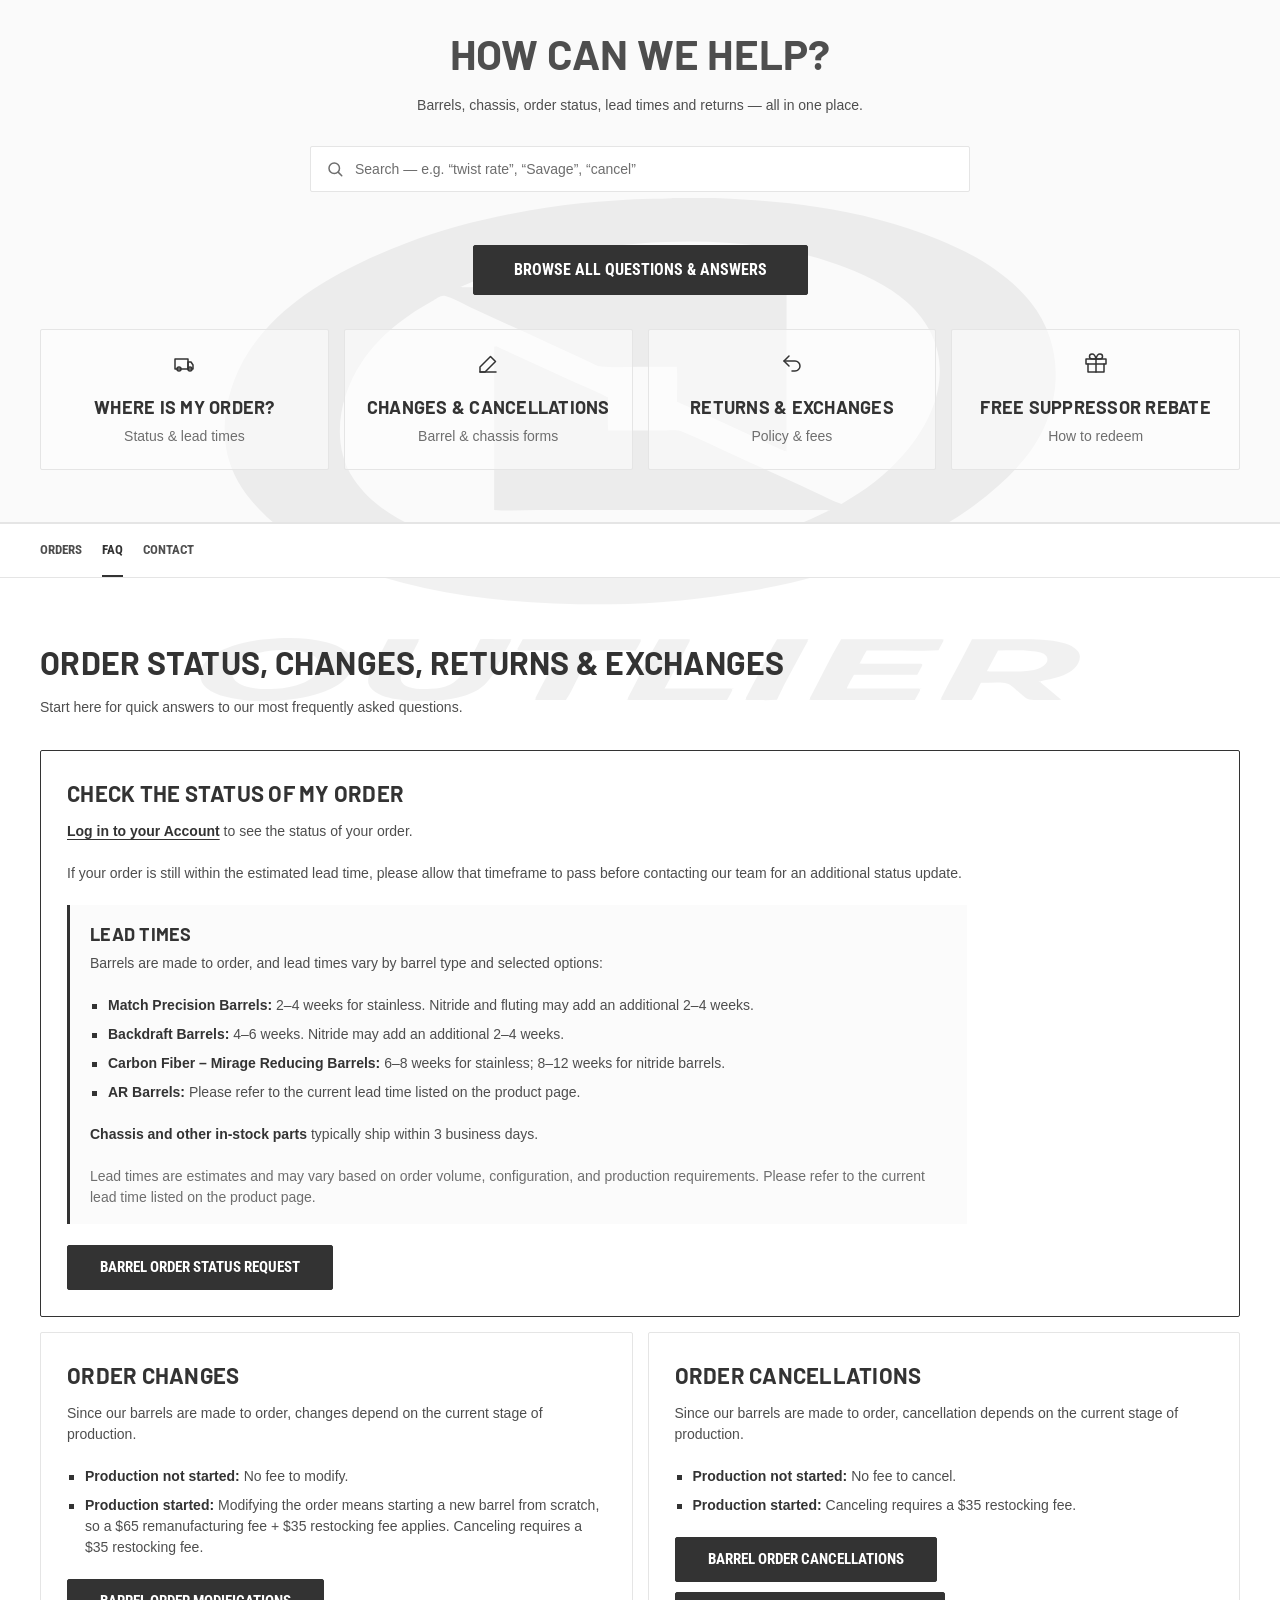
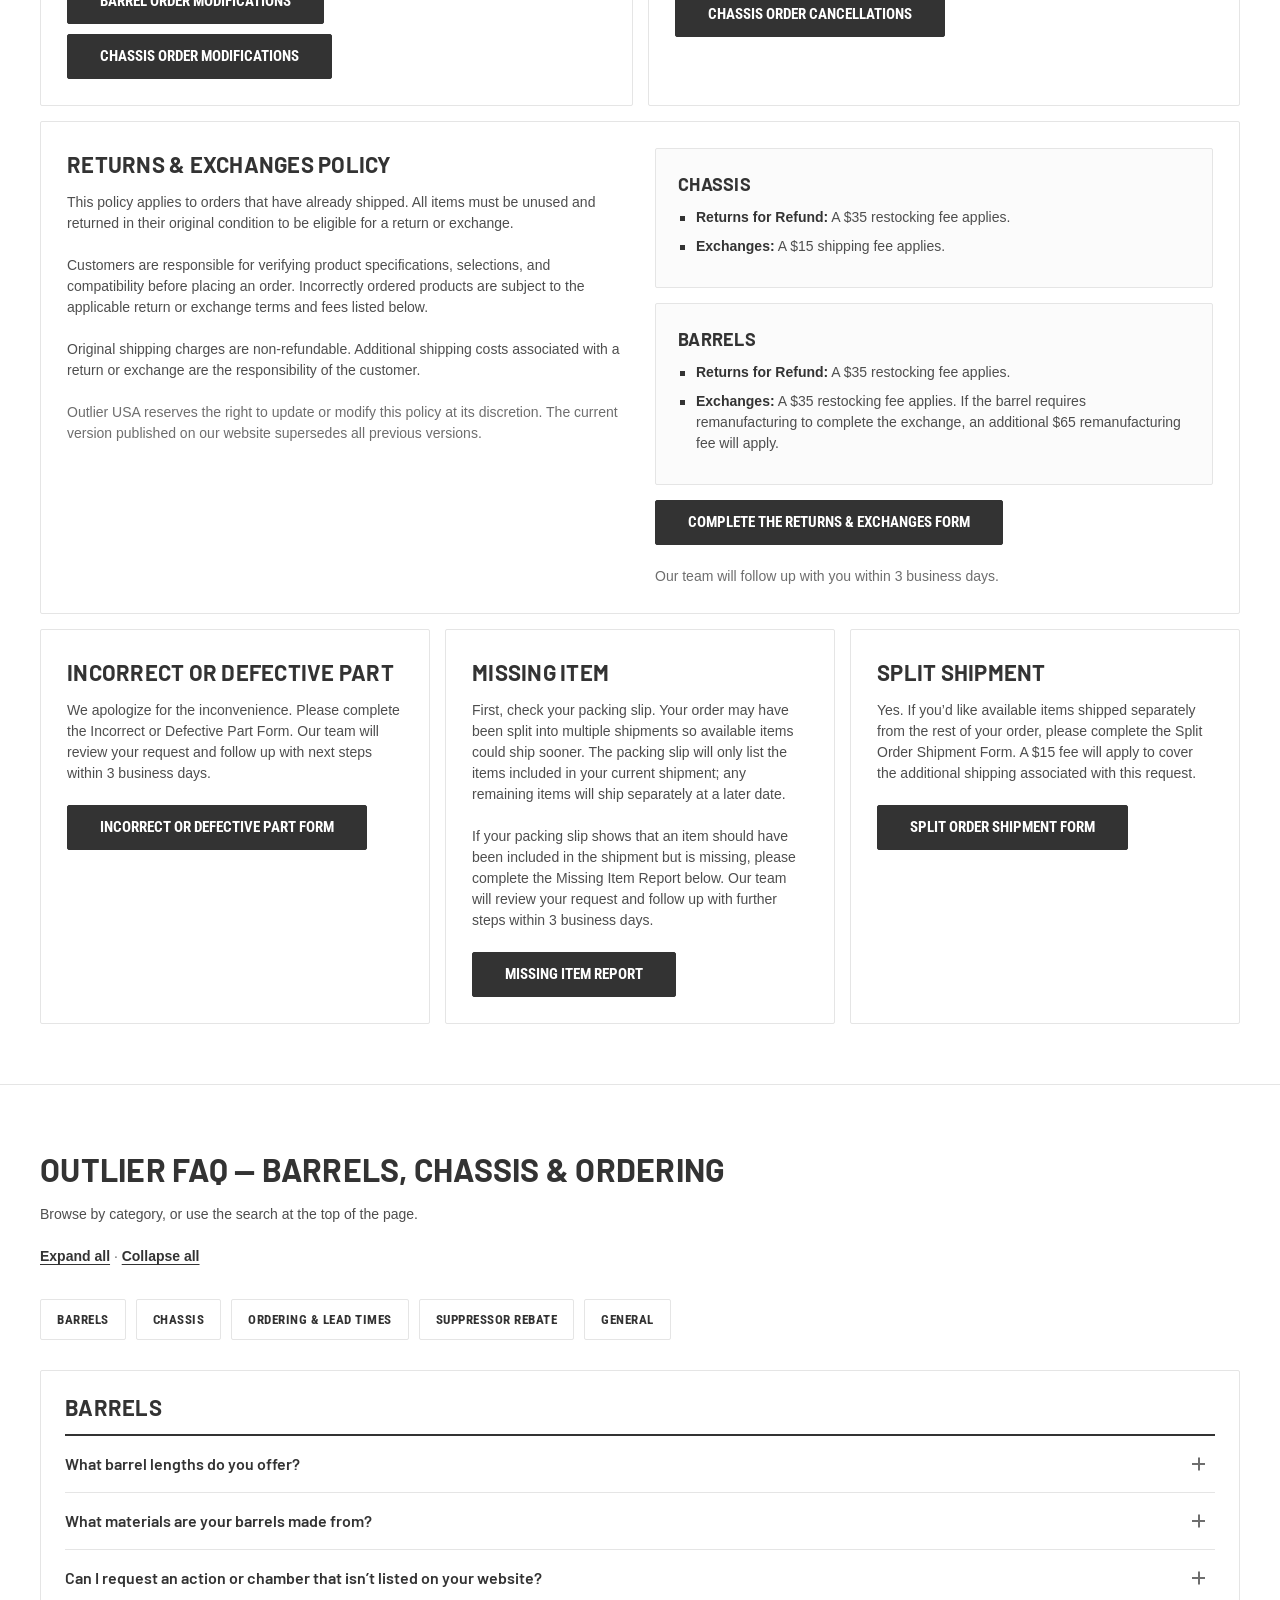
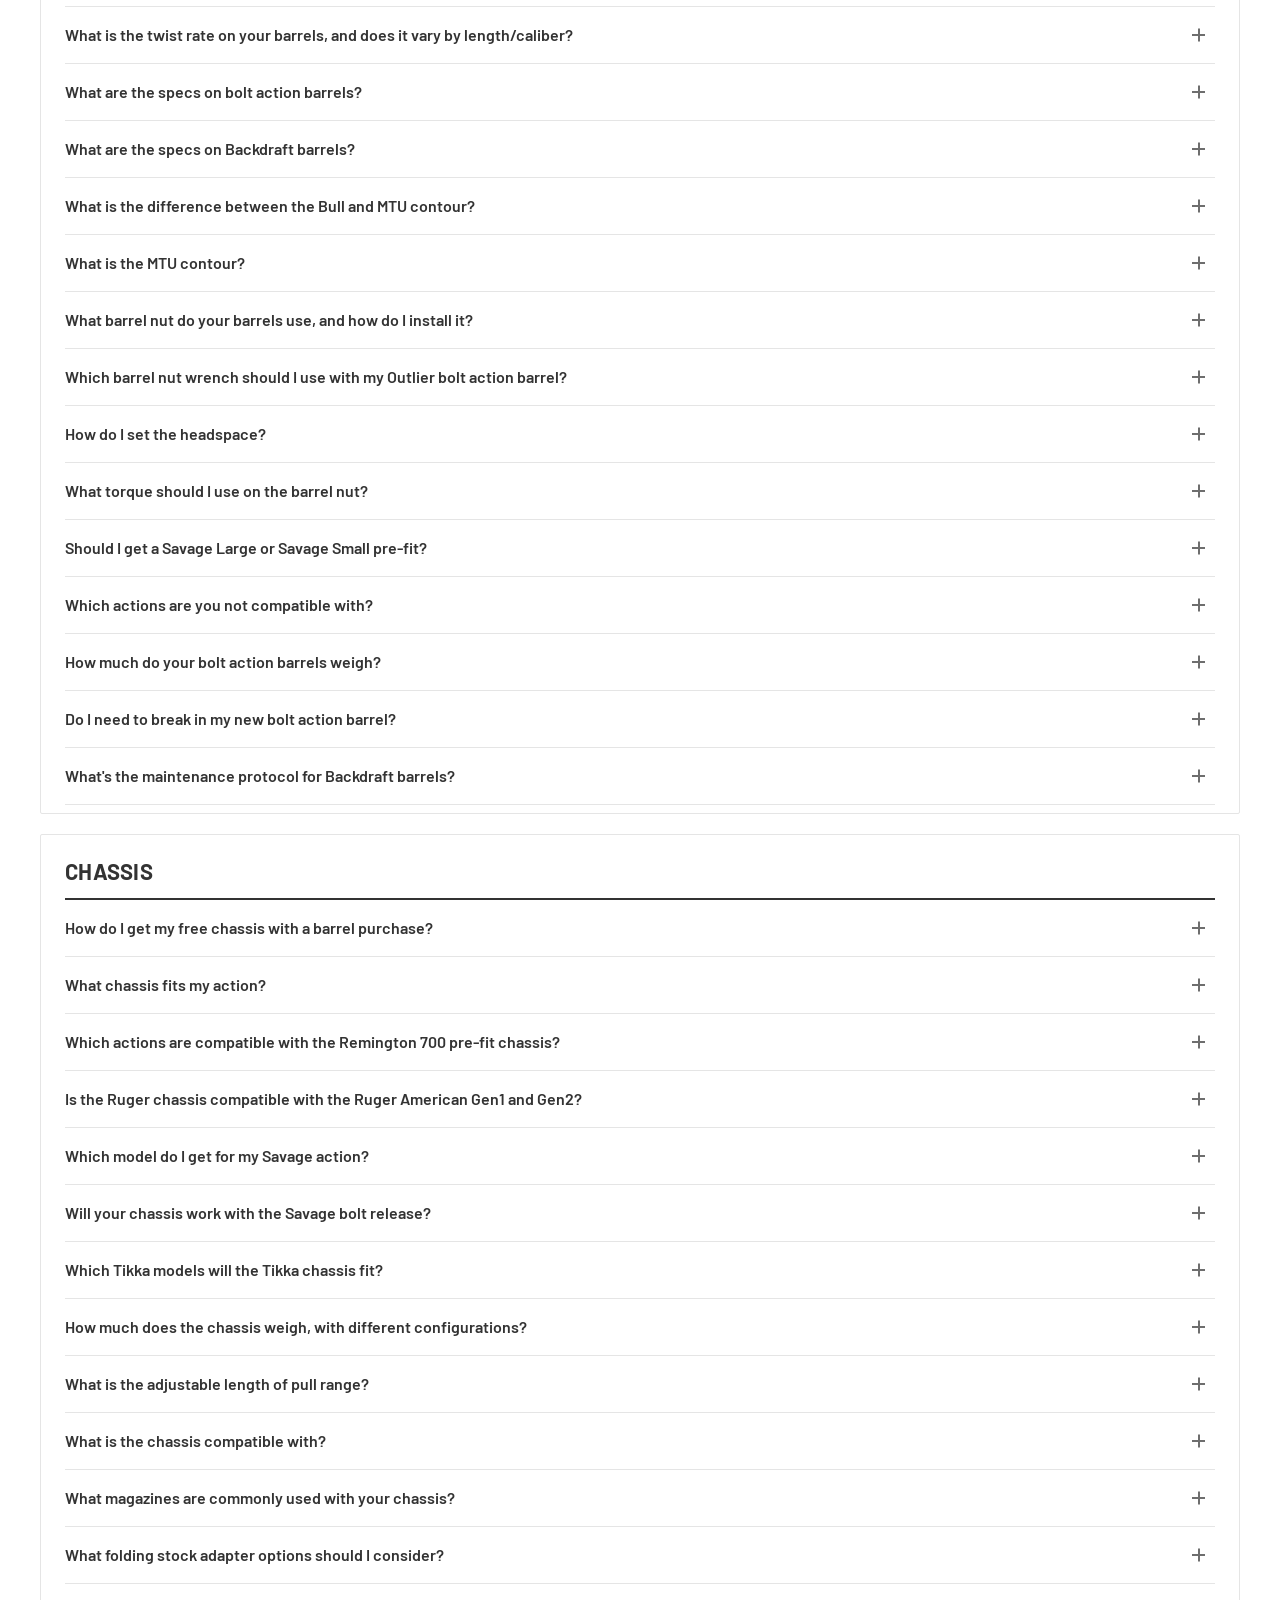
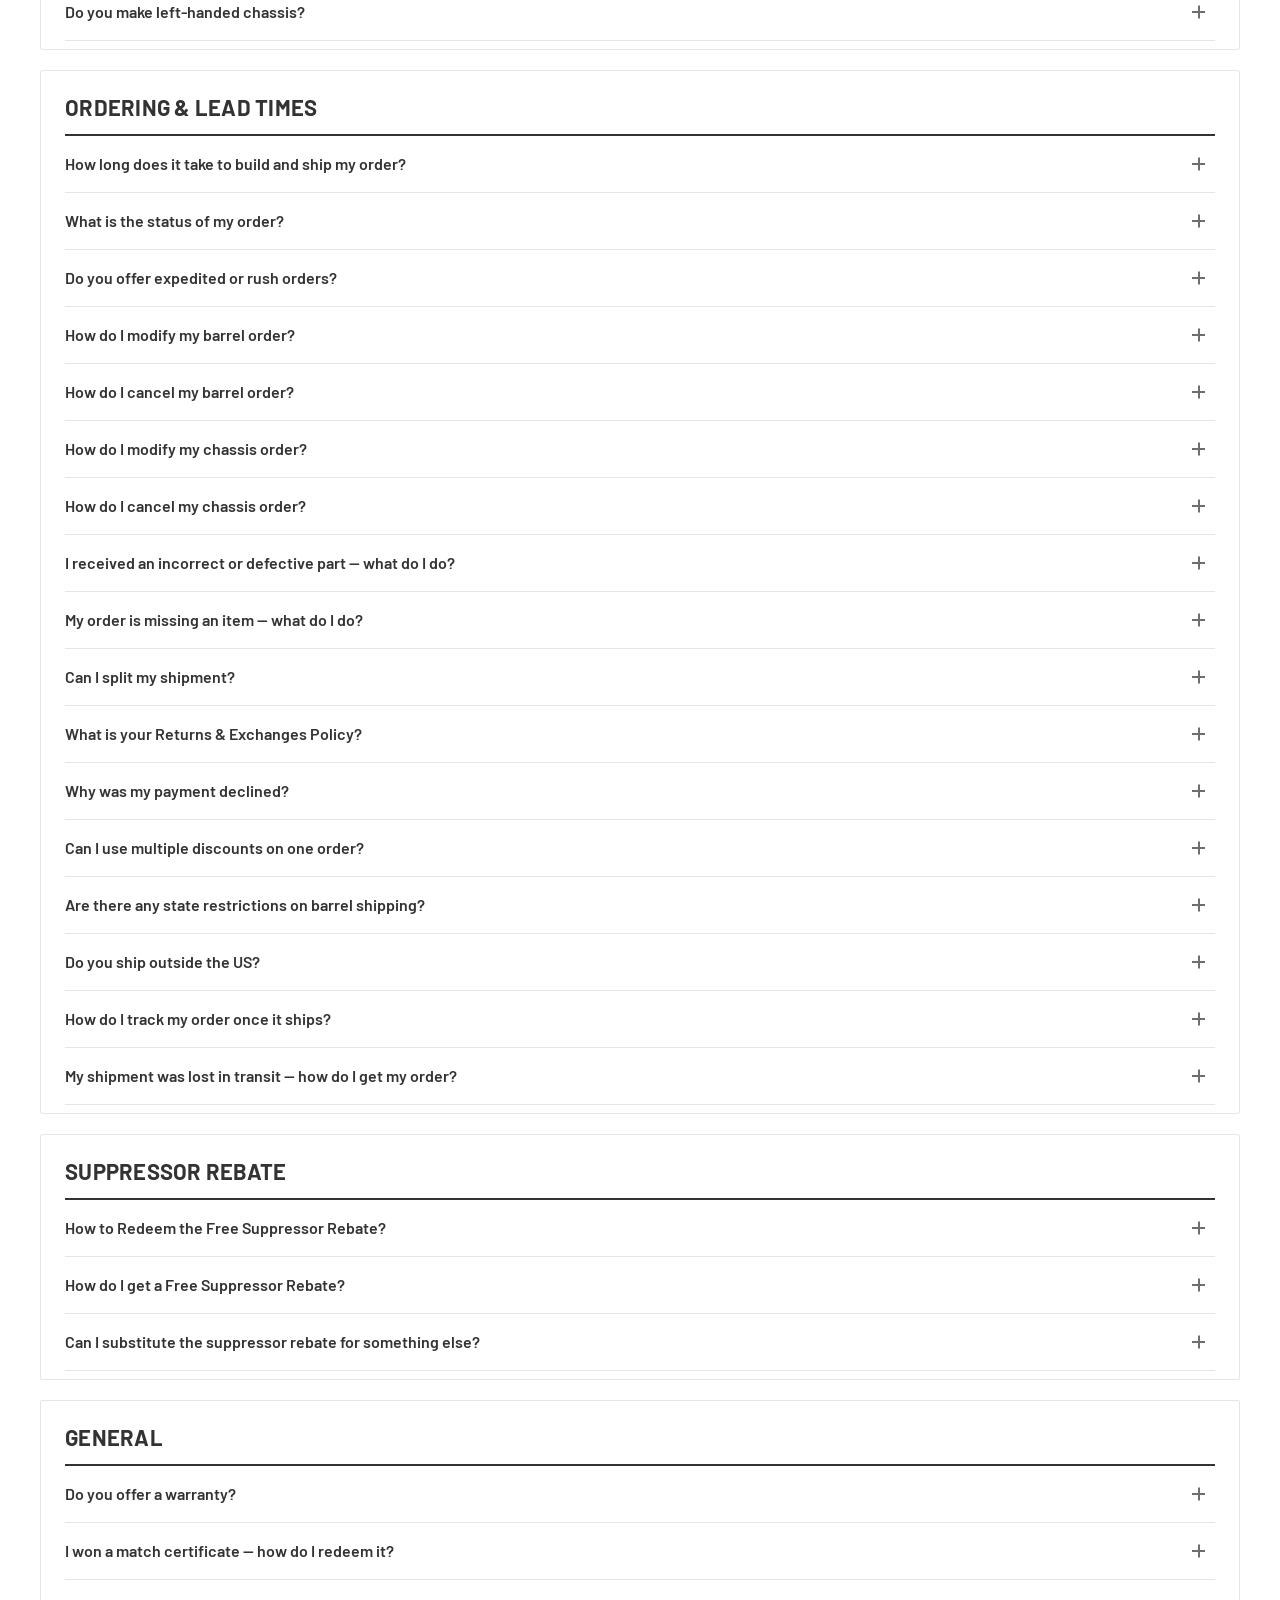
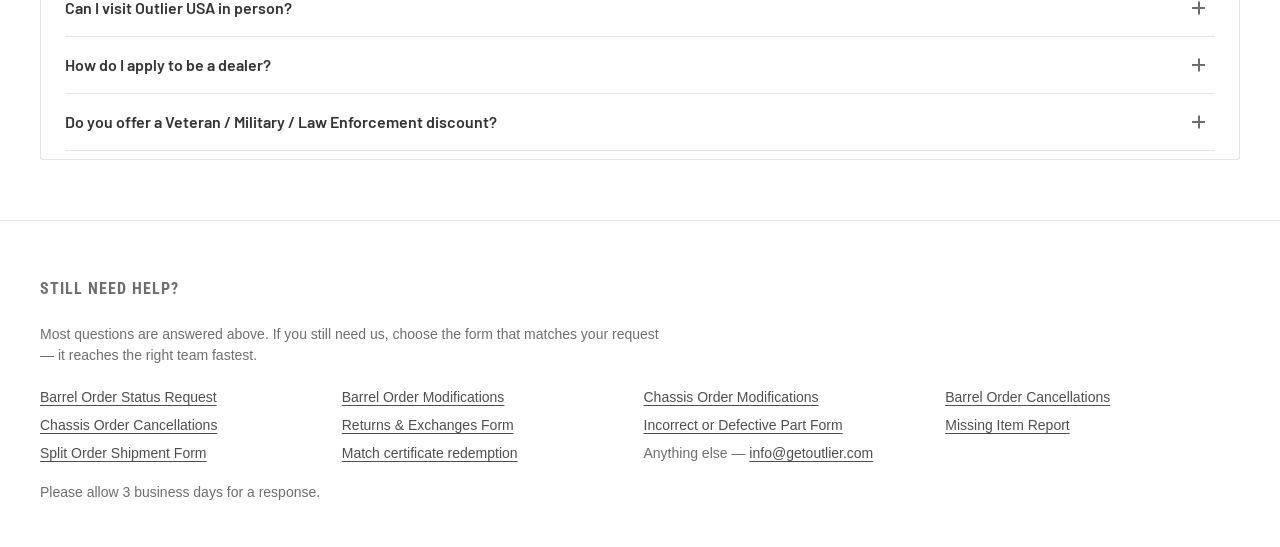
==== commit 6d4e15a3: "Move the order status button below Lead Times, as the client asked Co-Authored-By: Claude Opus 5.5 <" ====
--- a/index.html
+++ b/index.html
@@ -90,7 +90,6 @@
           <h3>Check the Status of My Order</h3>
           <p><a class="hc-inline-link" href="https://getoutlier.com/products/account">Log in to your Account</a> to see the status of your order.</p>
           <p>If your order is still within the estimated lead time, please allow that timeframe to pass before contacting our team for an additional status update.</p>
-          <p class="hc-btn-stack"><a class="hc-btn hc-btn-primary" href="https://c5bz3.share-na2.hsforms.com/2Nm_izD8DQLWZYt_ZNI7I4Q" target="_blank" rel="noopener">Barrel Order Status Request</a></p>
           <div class="hc-callout">
             <p class="hc-callout-title">Lead times</p>
             <p>Barrels are made to order, and lead times vary by barrel type and selected options:</p>
@@ -103,6 +102,7 @@
             <p><strong>Chassis and other in-stock parts</strong> typically ship within 3 business days.</p>
             <p class="hc-fine">Lead times are estimates and may vary based on order volume, configuration, and production requirements. Please refer to the current lead time listed on the product page.</p>
           </div>
+          <p class="hc-btn-stack"><a class="hc-btn hc-btn-primary" href="https://c5bz3.share-na2.hsforms.com/2Nm_izD8DQLWZYt_ZNI7I4Q" target="_blank" rel="noopener">Barrel Order Status Request</a></p>
         </article>
 
         <article class="hc-order-card" id="hc-order-changes">
